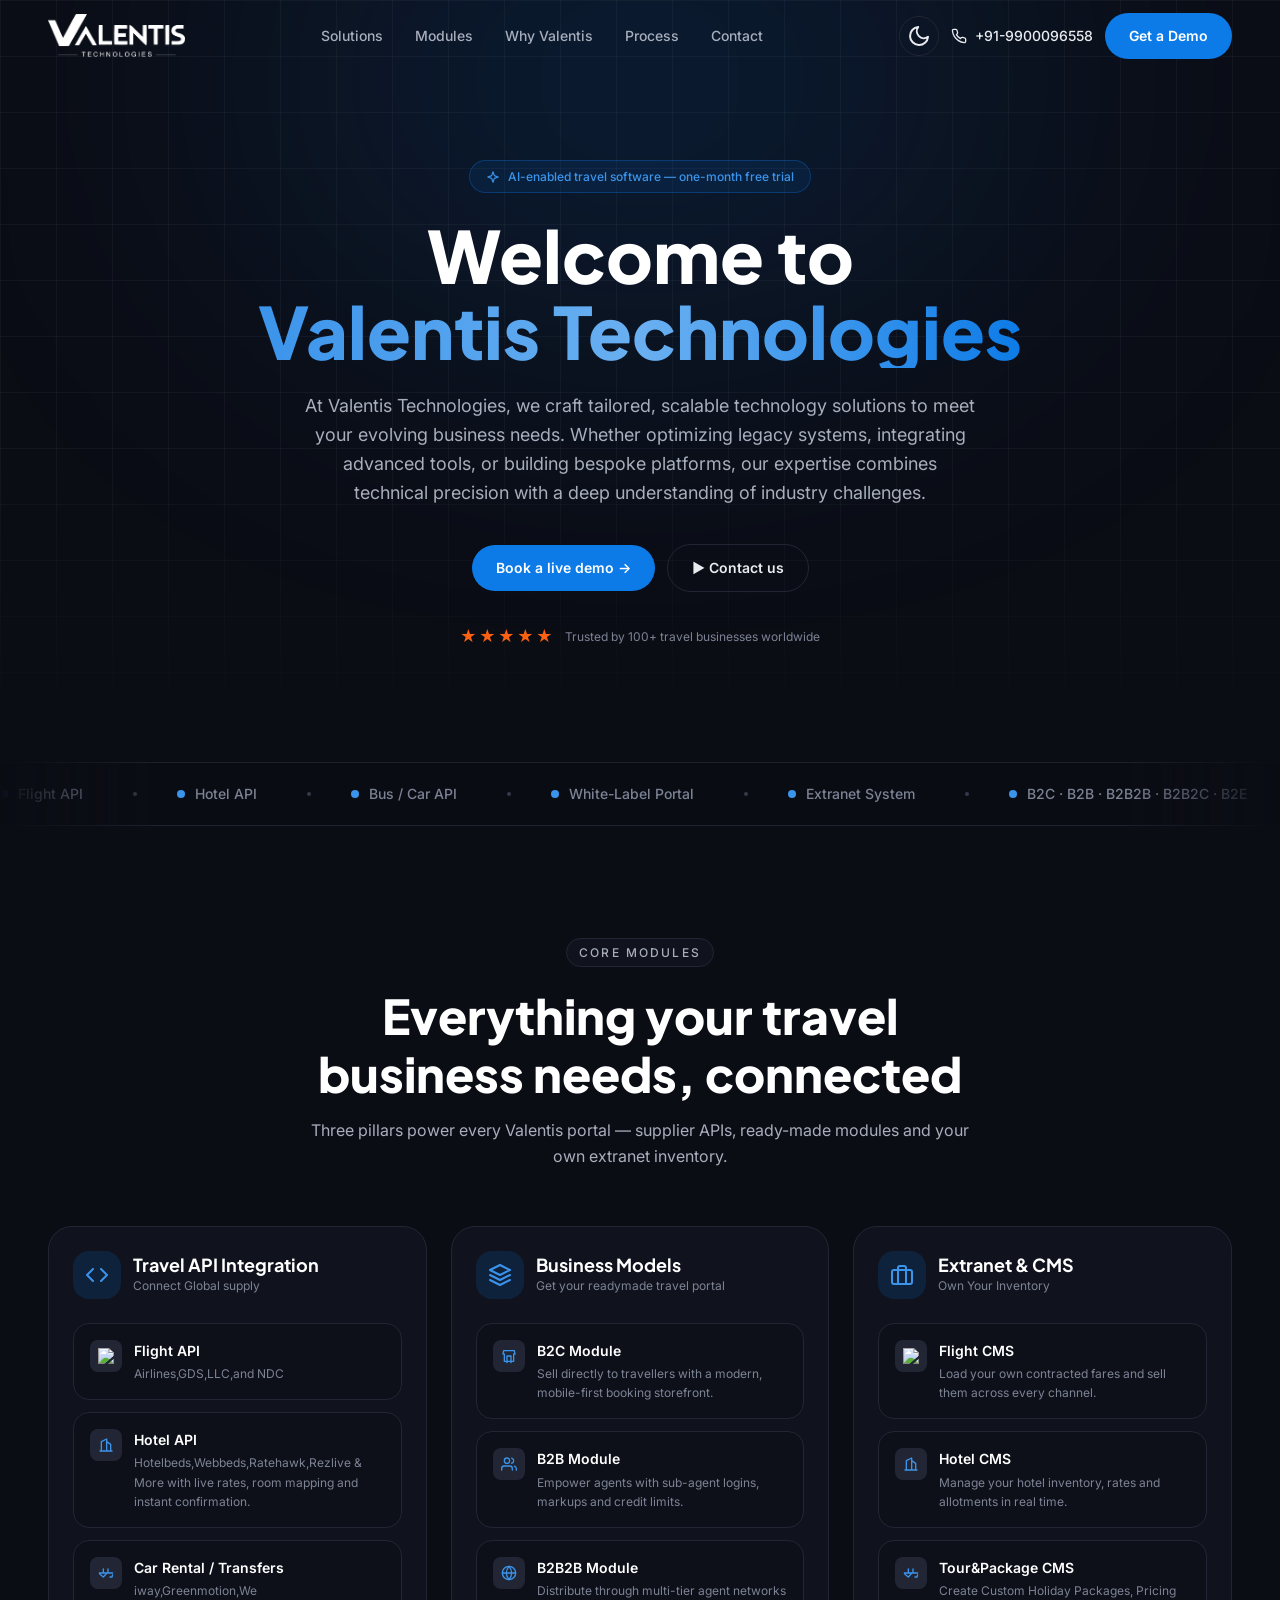
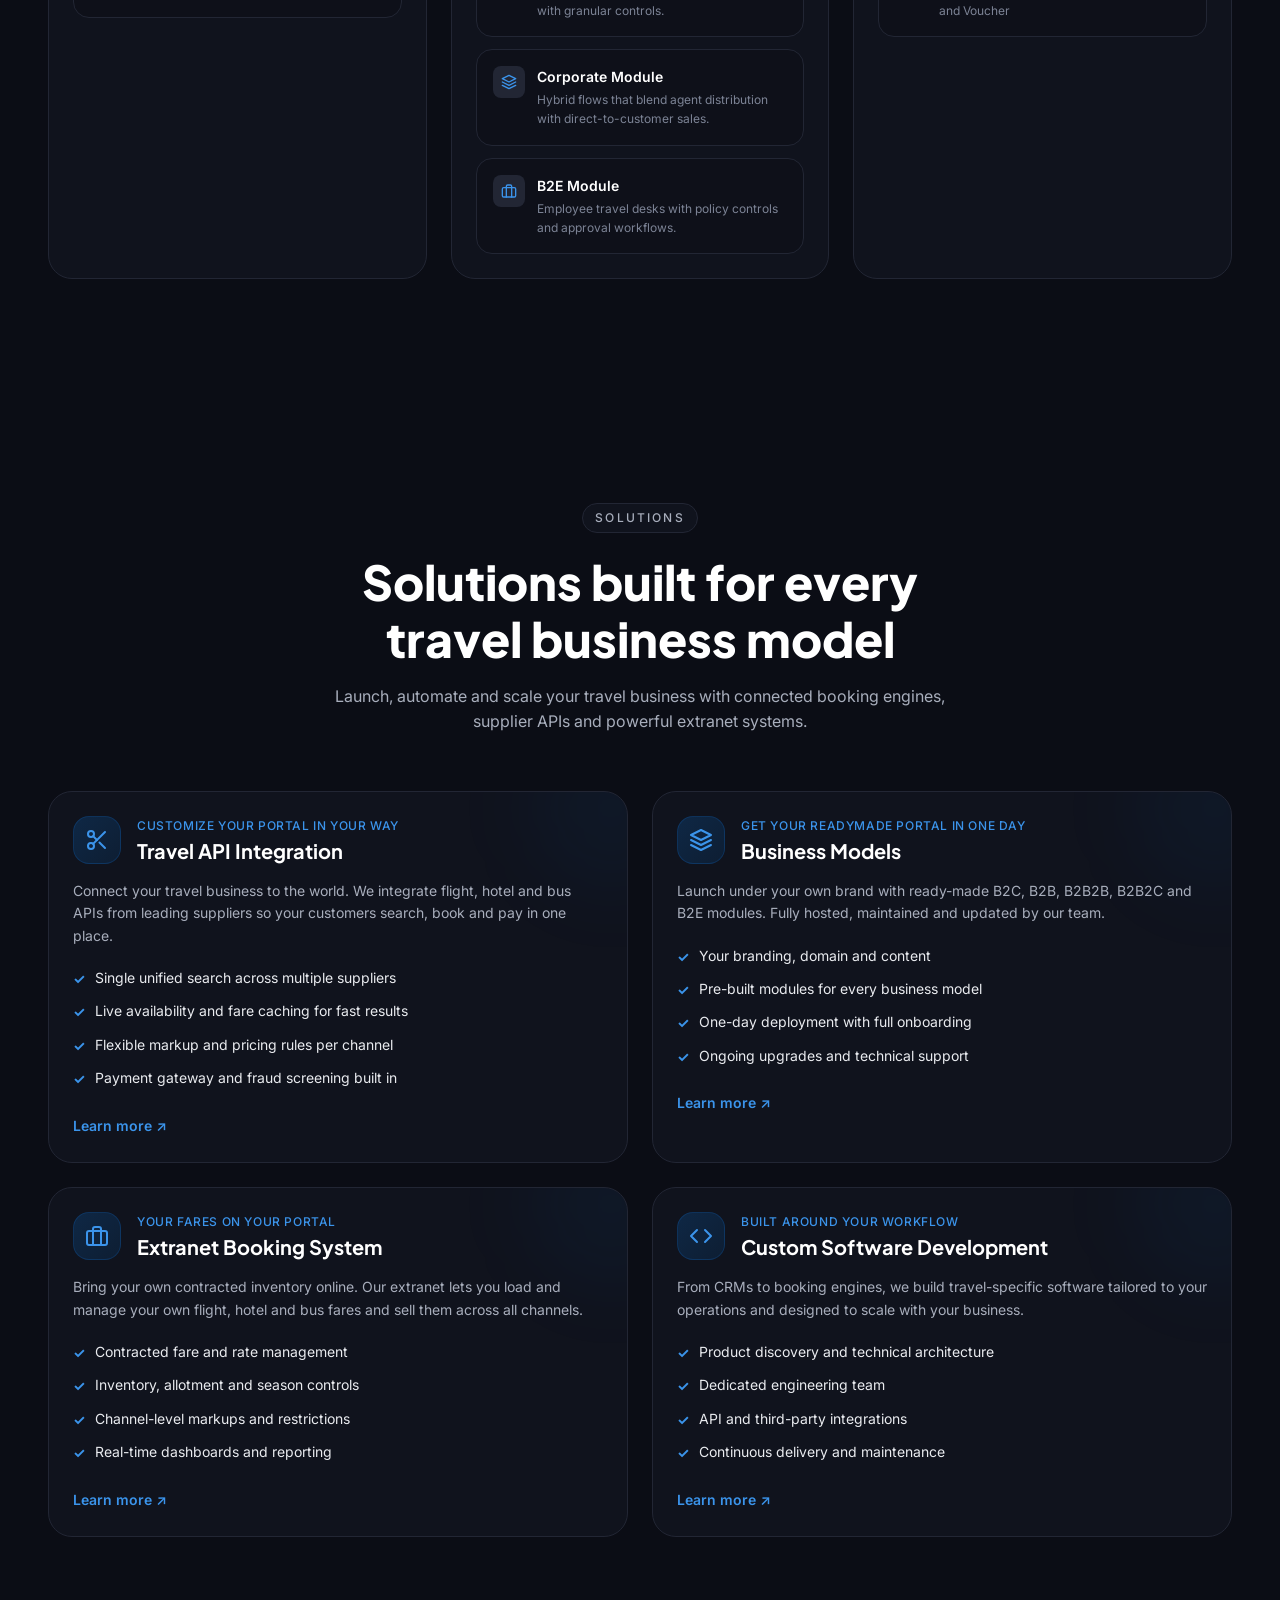
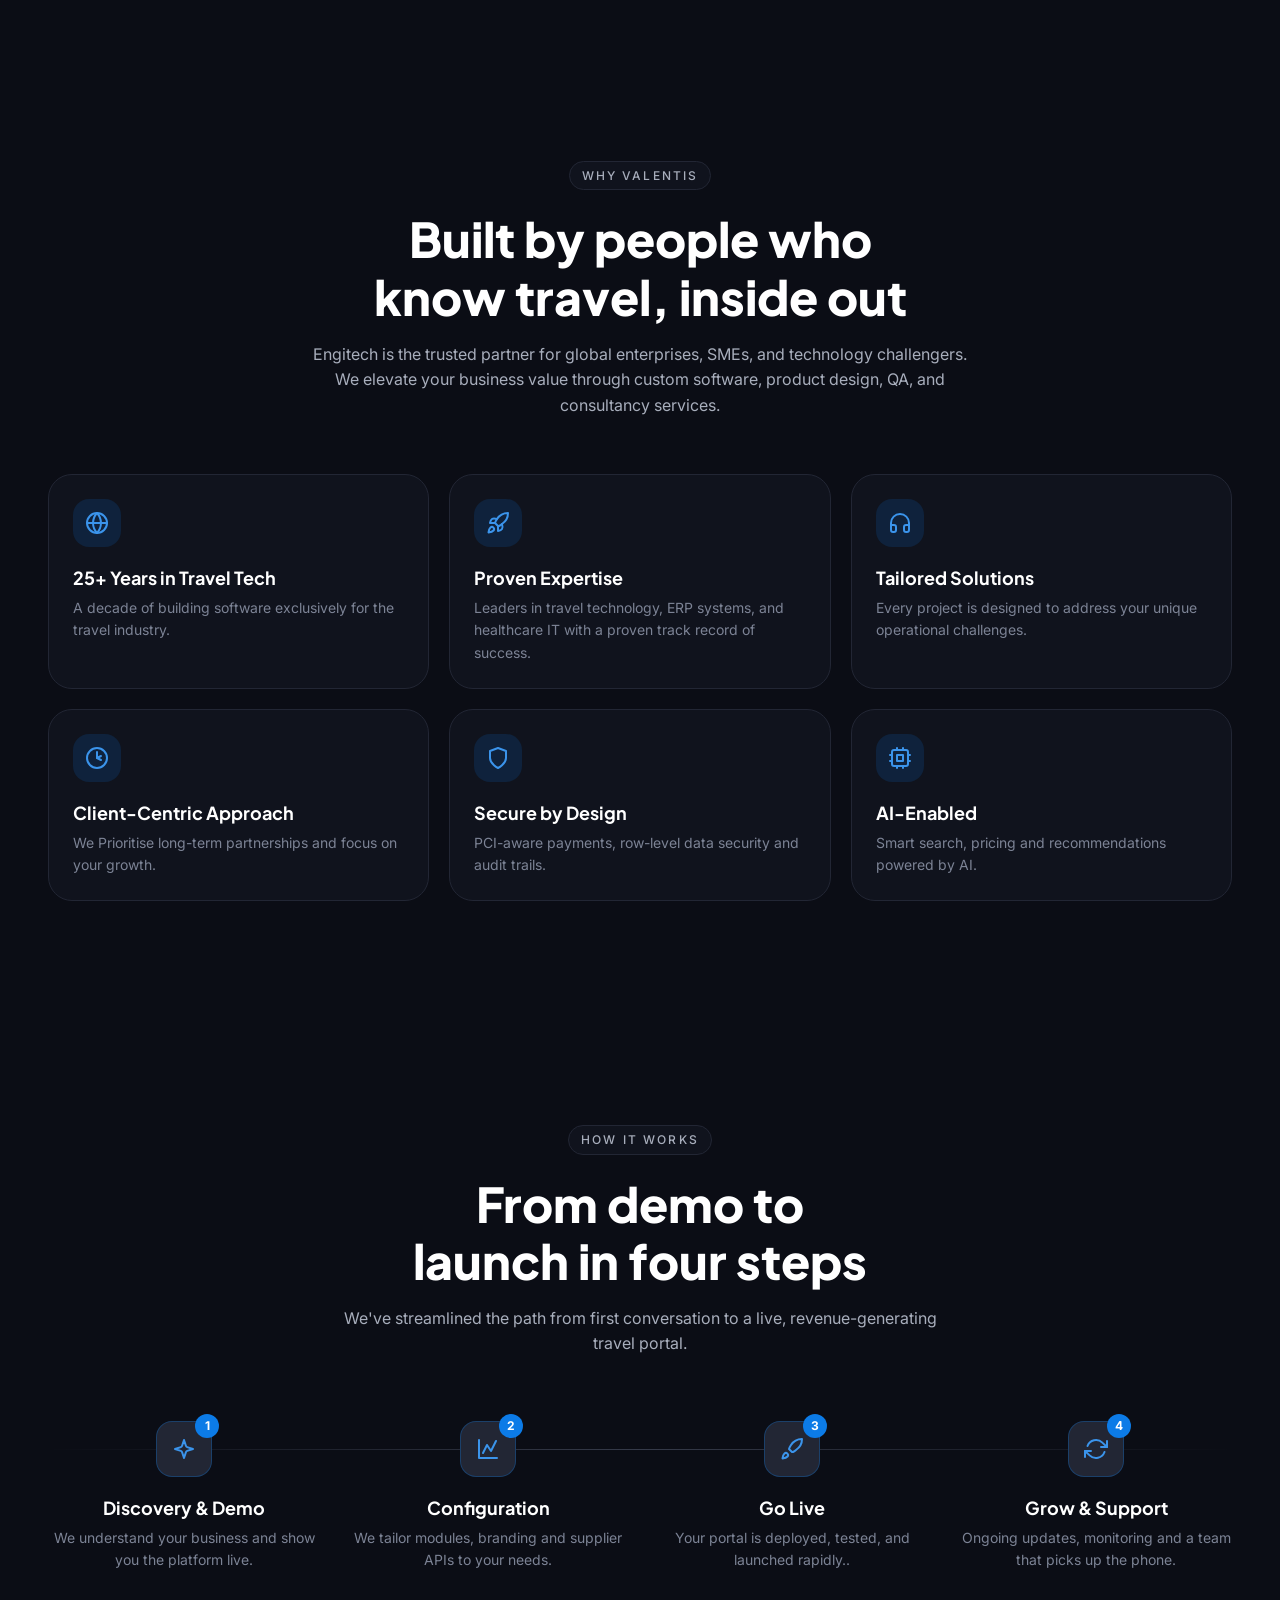
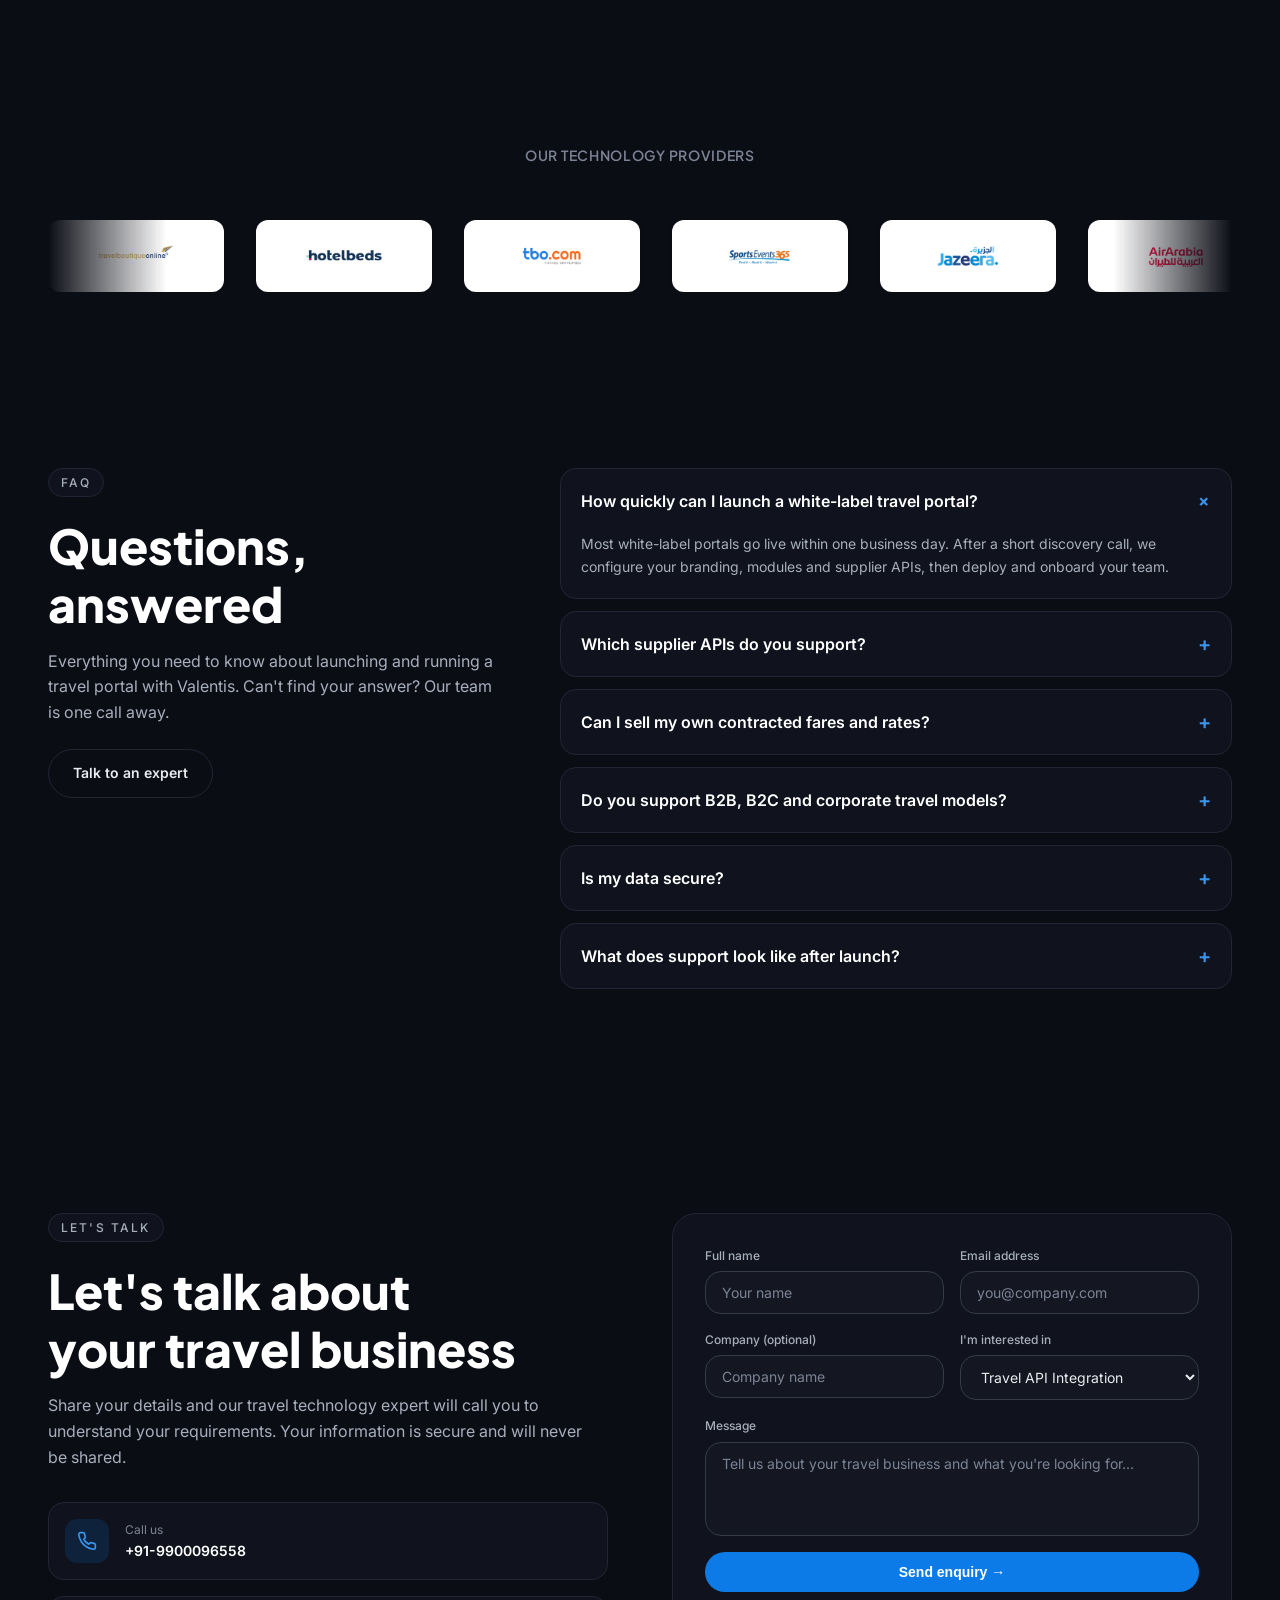
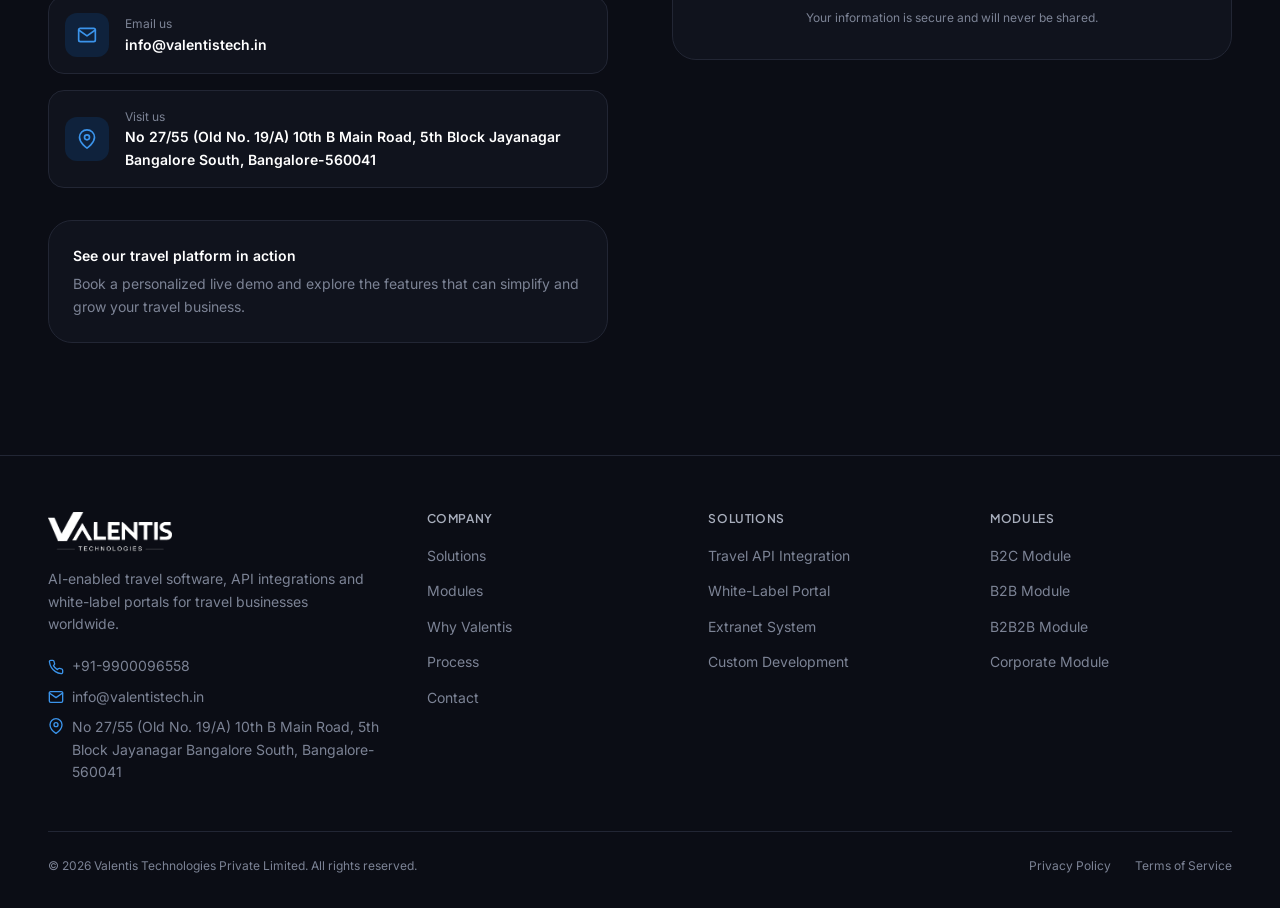
==== 23.html @ 85907396 "valentis demo html first commit" ====
<!doctype html>
<html lang="en">
  <head>
    <meta charset="UTF-8" />
    <meta name="viewport" content="width=device-width, initial-scale=1.0" />
    <meta
      name="description"
      content="Valentis Technologies builds AI-enabled travel software, API integrations, and white-label travel portals for B2C, B2B, B2B2B, B2B2C and B2E travel businesses."
    />
    <title>Valentis Technologies — Travel Portal Development Company</title>
    <link rel="preconnect" href="https://fonts.googleapis.com" />
    <link rel="preconnect" href="https://fonts.gstatic.com" crossorigin />
    <link
      href="https://fonts.googleapis.com/css2?family=Inter:wght@400;500;600;700&family=Plus+Jakarta+Sans:wght@500;600;700;800&display=swap"
      rel="stylesheet"
    />
    <style>
      /* ===== Reset & Base ===== */
      *,
      *::before,
      *::after {
        box-sizing: border-box;
        margin: 0;
        padding: 0;
      }
      :root {
        /* Base Ink Colors */
        --ink-50: #f5f6f8;
        --ink-100: #e9ebef;
        --ink-200: #cfd3db;
        --ink-300: #a8aebc;
        --ink-400: #7c8395;
        --ink-500: #5b6377;
        --ink-600: #444b5d;
        --ink-700: #353a49;
        --ink-800: #222634;
        --ink-900: #151823;
        --ink-950: #0b0d15;
        
        /* Brand Colors */
        --brand-300: #6ab0f1;
        --brand-400: #3b94eb;
        --brand-500: #0c7be7;
        --brand-600: #0a62b8;
        --brand-700: #084a8a;
        --accent-500: #fb6111;
        --max-w: 88rem;

        /* Semantic Theme Variables (Default: Dark Mode) */
        --bg-base: var(--ink-950);
        --bg-surface: rgba(21, 24, 35, 0.6);
        --bg-surface-hover: rgba(21, 24, 35, 0.9);
        --bg-surface-alt: rgba(11, 13, 21, 0.4);
        --bg-solid: var(--ink-800);
        
        --border-subtle: rgba(34, 38, 52, 0.8);
        --border-default: var(--ink-800);
        --border-hover: var(--ink-700);

        --text-heading: #ffffff;
        --text-body: var(--ink-100);
        --text-muted: var(--ink-300);
        --text-faint: var(--ink-400);

        --grid-line: rgba(255, 255, 255, 0.04);
        --eyebrow-bg: rgba(21, 24, 35, 0.6);
      }

      /* Harder Light Mode Overrides */
      body.light-mode {
        --bg-base: var(--ink-50);
        --bg-surface: rgba(255, 255, 255, 0.7);
        --bg-surface-hover: #ffffff;
        --bg-surface-alt: rgba(233, 235, 239, 0.5);
        --bg-solid: #ffffff;
        
        --border-subtle: rgba(207, 211, 219, 0.6);
        --border-default: var(--ink-200);
        --border-hover: var(--brand-400);

        --text-heading: var(--ink-950);
        --text-body: var(--ink-700);
        --text-muted: var(--ink-600);
        --text-faint: var(--ink-500);

        --grid-line: rgba(0, 0, 0, 0.04);
        --eyebrow-bg: #ffffff;
      }

      html {
        scroll-behavior: smooth;
      }
      body {
        font-family: "Inter", system-ui, sans-serif;
        background: var(--bg-base);
        color: var(--text-body);
        line-height: 1.6;
        -webkit-font-smoothing: antialiased;
        transition: background-color 0.3s, color 0.3s;
      }
      h1, h2, h3, h4 {
        font-family: "Plus Jakarta Sans", "Inter", sans-serif;
        line-height: 1.2;
        color: var(--text-heading);
      }
      a {
        color: inherit;
        text-decoration: none;
      }
      img {
        max-width: 100%;
        display: block;
      }
      ul {
        list-style: none;
      }
      ::selection {
        background: rgba(12, 123, 231, 0.3);
        color: var(--text-heading);
      }

      /* ===== Utilities ===== */
      .container {
        max-width: var(--max-w);
        margin: 0 auto;
        padding: 0 1.25rem;
      }
      @media (min-width: 768px) { .container { padding: 0 2rem; } }
      @media (min-width: 1024px) { .container { padding: 0 3rem; } }
      
      .section {
        padding: 5rem 0;
      }
      @media (min-width: 768px) { .section { padding: 7rem 0; } }
      
      .eyebrow {
        display: inline-flex;
        align-items: center;
        gap: 0.5rem;
        border: 1px solid var(--border-default);
        background: var(--eyebrow-bg);
        padding: 0.25rem 0.75rem;
        border-radius: 999px;
        font-size: 0.75rem;
        font-weight: 500;
        text-transform: uppercase;
        letter-spacing: 0.18em;
        color: var(--text-muted);
      }
      .section-title {
        font-size: 1.875rem;
        font-weight: 800;
        margin-top: 1.25rem;
      }
      @media (min-width: 768px) { .section-title { font-size: 2.5rem; } }
      @media (min-width: 1024px) { .section-title { font-size: 3rem; } }
      
      .section-sub {
        color: var(--text-muted);
        margin-top: 1rem;
        max-width: 42rem;
      }
      .text-center { text-align: center; }
      .mx-auto { margin-left: auto; margin-right: auto; }
      .text-balance { text-wrap: balance; }
      .text-pretty { text-wrap: pretty; }

      /* ===== Buttons & Theme Toggle ===== */
      .btn {
        display: inline-flex;
        align-items: center;
        justify-content: center;
        gap: 0.5rem;
        padding: 0.75rem 1.5rem;
        border-radius: 999px;
        font-size: 0.875rem;
        font-weight: 600;
        transition: all 0.3s;
        cursor: pointer;
        border: none;
      }
      .btn-primary {
        background: var(--brand-500);
        color: #fff;
      }
      .btn-primary:hover {
        background: var(--brand-400);
        box-shadow: 0 0 40px -8px rgba(12, 123, 231, 0.6);
      }
      .btn-ghost {
        border: 1px solid var(--border-default);
        color: var(--text-body);
        background: transparent;
      }
      .btn-ghost:hover {
        border-color: var(--brand-400);
        background: var(--bg-solid);
      }
      .btn-full { width: 100%; }

      .theme-toggle {
        display: grid;
        place-items: center;
        width: 2.5rem;
        height: 2.5rem;
        border: 1px solid var(--border-default);
        border-radius: 50%;
        background: transparent;
        color: var(--text-body);
        cursor: pointer;
        transition: all 0.3s;
      }
      .theme-toggle:hover {
        background: var(--bg-solid);
        border-color: var(--brand-400);
        color: var(--brand-400);
      }
      .theme-toggle .sun-icon { display: none; }
      .theme-toggle .moon-icon { display: block; }
      body.light-mode .theme-toggle .sun-icon { display: block; }
      body.light-mode .theme-toggle .moon-icon { display: none; }

      /* Logo Display Logic */
      .logo-light { display: none; }
      body.light-mode .logo-light { display: block; }
      body.light-mode .logo-dark { display: none; }

      /* ===== Header ===== */
      .header {
        position: fixed;
        top: 0; left: 0; right: 0;
        z-index: 100;
        transition: all 0.3s;
        padding: 0;
      }
      .header.scrolled {
        background: var(--bg-surface);
        backdrop-filter: blur(16px);
        border-bottom: 1px solid var(--border-subtle);
      }
      .header-inner {
        max-width: var(--max-w);
        margin: 0 auto;
        padding: 0 1.25rem;
        height: 4.5rem;
        display: flex;
        align-items: center;
        justify-content: space-between;
      }
      @media (min-width: 1024px) { .header-inner { padding: 0 3rem; } }
      .logo {
        display: flex;
        align-items: center;
        gap: 0.625rem;
      }
      .nav-links {
        display: none;
        align-items: center;
        gap: 2rem;
      }
      @media (min-width: 1024px) { .nav-links { display: flex; } }
      .nav-links a {
        font-size: 0.875rem;
        font-weight: 500;
        color: var(--text-muted);
        transition: color 0.2s;
      }
      .nav-links a:hover { color: var(--brand-400); }
      
      .header-actions {
        display: none;
        align-items: center;
        gap: 0.75rem;
      }
      @media (min-width: 1024px) { .header-actions { display: flex; } }
      
      .phone-link {
        font-size: 0.875rem;
        font-weight: 500;
        color: var(--text-body);
        display: flex;
        align-items: center;
        gap: 0.5rem;
      }
      .phone-link:hover { color: var(--brand-400); }
      
      .mobile-actions {
        display: flex;
        align-items: center;
        gap: 0.5rem;
      }
      @media (min-width: 1024px) { .mobile-actions { display: none; } }
      
      .menu-btn {
        display: grid;
        place-items: center;
        width: 2.5rem;
        height: 2.5rem;
        border: 1px solid var(--border-default);
        border-radius: 0.75rem;
        color: var(--text-body);
        background: transparent;
        cursor: pointer;
      }
      .mobile-nav {
        display: none;
        background: var(--bg-surface-hover);
        backdrop-filter: blur(16px);
        border-top: 1px solid var(--border-subtle);
      }
      .mobile-nav.open { display: block; }
      .mobile-nav a {
        display: block;
        padding: 0.75rem 1.25rem;
        font-size: 0.875rem;
        font-weight: 500;
        color: var(--text-body);
        border-radius: 0.75rem;
      }
      .mobile-nav a:hover {
        background: var(--bg-solid);
        color: var(--brand-400);
      }
      .mobile-nav .btn { margin: 0.5rem 1.25rem; }

      /* ===== Hero ===== */
      .hero {
        position: relative;
        overflow: hidden;
        padding-top: 8rem;
        padding-bottom: 5rem;
      }
      @media (min-width: 768px) {
        .hero { padding-top: 10rem; padding-bottom: 7rem; }
      }
      .hero-bg {
        position: absolute; inset: 0; z-index: -1;
        background-image:
          linear-gradient(to right, var(--grid-line) 1px, transparent 1px),
          linear-gradient(to bottom, var(--grid-line) 1px, transparent 1px);
        background-size: 56px 56px;
        -webkit-mask-image: linear-gradient(to bottom, black 60%, transparent);
        mask-image: linear-gradient(to bottom, black 60%, transparent);
      }
      .hero-glow {
        position: absolute;
        top: -10rem; left: 50%;
        transform: translateX(-50%);
        width: 50rem; height: 30rem;
        border-radius: 50%;
        background: rgba(12, 123, 231, 0.15);
        filter: blur(140px);
        z-index: -1;
      }
      .hero-badge {
        display: inline-flex;
        align-items: center;
        gap: 0.5rem;
        border: 1px solid rgba(12, 123, 231, 0.3);
        background: rgba(12, 123, 231, 0.1);
        padding: 0.375rem 1rem;
        border-radius: 999px;
        font-size: 0.75rem;
        font-weight: 500;
        color: var(--brand-400);
      }
      .hero h1 {
        font-size: 2.25rem;
        font-weight: 800;
        margin-top: 1.5rem;
        max-width: 48rem;
        line-height: 1.05;
      }
      @media (min-width: 640px) { .hero h1 { font-size: 3.75rem; } }
      @media (min-width: 1024px) { .hero h1 { font-size: 4.5rem; } }
      .hero h1 .gradient {
        display: block;
        background: linear-gradient(to right, var(--brand-400), var(--brand-300), var(--brand-500));
        -webkit-background-clip: text;
        background-clip: text;
        -webkit-text-fill-color: transparent;
      }
      .hero p {
        font-size: 1rem;
        color: var(--text-muted);
        margin: 1.5rem auto 0;
        max-width: 42rem;
      }
      @media (min-width: 640px) { .hero p { font-size: 1.125rem; } }
      .hero-actions {
        display: flex; flex-direction: column; align-items: center; gap: 0.75rem; margin-top: 2.25rem;
      }
      @media (min-width: 640px) {
        .hero-actions { flex-direction: row; justify-content: center; }
      }
      .hero-trust {
        display: flex; align-items: center; justify-content: center; gap: 0.75rem; margin-top: 2rem; font-size: 0.75rem; color: var(--text-faint);
      }
      .stars { display: flex; gap: 2px; }
      .stars span { color: var(--accent-500); font-size: 1rem; }

      /* ===== Stats ===== */
      .stats-grid {
        display: grid;
        grid-template-columns: repeat(2, 1fr);
        gap: 1px;
        margin: 4rem auto 0;
        max-width: 64rem;
        overflow: hidden;
        border-radius: 1.5rem;
        border: 1px solid var(--border-default);
        background: var(--border-default);
      }
      @media (min-width: 768px) { .stats-grid { grid-template-columns: repeat(4, 1fr); } }
      .stat { background: var(--bg-surface-hover); padding: 1.75rem 1.5rem; text-align: center; }
      .stat-value { font-family: "Plus Jakarta Sans"; font-size: 1.875rem; font-weight: 800; color: var(--text-heading); }
      @media (min-width: 640px) { .stat-value { font-size: 2.25rem; } }
      .stat-label { font-size: 0.75rem; color: var(--text-faint); margin-top: 0.375rem; }

      /* ===== Marquee ===== */
      .marquee {
        border-top: 1px solid var(--border-subtle);
        border-bottom: 1px solid var(--border-subtle);
        background: var(--bg-surface-alt);
        padding: 1.25rem 0;
        overflow: hidden;
        -webkit-mask-image: linear-gradient(to right, transparent, black 12%, black 88%, transparent);
        mask-image: linear-gradient(to right, transparent, black 12%, black 88%, transparent);
      }
      .marquee-track { display: flex; width: max-content; animation: marquee 40s linear infinite; gap: 2.5rem; }
      .marquee-item { display: flex; align-items: center; gap: 0.625rem; color: var(--text-faint); font-size: 0.875rem; font-weight: 500; white-space: nowrap; }
      .marquee-item::after { content: ""; width: 4px; height: 4px; border-radius: 50%; background: var(--border-hover); margin-left: 2.5rem; }
      .marquee-item .dot { width: 8px; height: 8px; border-radius: 50%; background: var(--brand-400); flex-shrink: 0; }
      @keyframes marquee { from { transform: translateX(0); } to { transform: translateX(-50%); } }

      /* ===== Logo Marquee ===== */
      .logo-marquee-section { padding: 4rem 0; background: var(--bg-base); text-align: center; overflow: hidden; }
      .logo-marquee-title { font-size: 0.875rem; font-weight: 600; color: var(--text-faint); margin-bottom: 3.5rem; text-transform: uppercase; letter-spacing: 0.05em; }
      .logo-marquee { overflow: hidden; -webkit-mask-image: linear-gradient(to right, transparent, black 10%, black 90%, transparent); mask-image: linear-gradient(to right, transparent, black 10%, black 90%, transparent); }
      .logo-marquee-track { display: flex; width: max-content; animation: marquee 30s linear infinite; align-items: center; gap: 2rem; }
      .logo-marquee-item { display: flex; align-items: center; justify-content: center; background: #ffffff; padding: 1rem 2rem; border-radius: 0.75rem; height: 4.5rem; min-width: 11rem; transition: transform 0.3s ease; box-shadow: 0 4px 6px rgba(0,0,0,0.05); }
      .logo-marquee-item:hover { transform: scale(1.05); }
      .logo-marquee-item img { max-height: 2.25rem; width: auto; object-fit: contain; }

      /* ===== Cards ===== */
      .card {
        border-radius: 1.5rem;
        border: 1px solid var(--border-default);
        background: var(--bg-surface);
        padding: 1.5rem;
        transition: all 0.3s;
      }
      .card:hover {
        border-color: var(--border-hover);
        background: var(--bg-surface-hover);
        box-shadow: 0 16px 40px -16px rgba(0, 0, 0, 0.1);
      }
      .card-icon {
        width: 3rem;
        height: 3rem;
        border-radius: 1rem;
        display: grid;
        place-items: center;
        flex-shrink: 0;
        background: rgba(12, 123, 231, 0.15);
        color: var(--brand-400);
      }
      .card-icon svg { width: 1.5rem; height: 1.5rem; }
      .card-icon img { width: 1.5rem; height: 1.5rem; object-fit: contain; }

      /* ===== Modules ===== */
      .modules-grid { display: grid; gap: 1.5rem; margin-top: 3.5rem; }
      @media (min-width: 1024px) { .modules-grid { grid-template-columns: repeat(3, 1fr); } }
      .module-card { display: flex; flex-direction: column; }
      .module-head { display: flex; align-items: center; gap: 0.75rem; }
      .module-head h3 { font-size: 1.125rem; font-weight: 700; }
      .module-head p { font-size: 0.75rem; color: var(--text-faint); }
      .module-list { margin-top: 1.5rem; display: flex; flex-direction: column; gap: 0.75rem; flex: 1; }
      .module-item { display: flex; align-items: flex-start; gap: 0.75rem; border: 1px solid var(--border-default); background: var(--bg-surface-alt); border-radius: 1rem; padding: 1rem; transition: border-color 0.2s; }
      .module-item:hover { border-color: var(--border-hover); }
      .module-item-icon {
        width: 2rem;
        height: 2rem;
        border-radius: 0.5rem;
        flex-shrink: 0;
        display: grid;
        place-items: center;
        background: var(--bg-solid);
        color: var(--brand-400);
      }
      .module-item-icon svg { width: 1rem; height: 1rem; }
      .module-item-icon img { width: 1rem; height: 1rem; object-fit: contain; }
      .module-item-title { font-size: 0.875rem; font-weight: 600; color: var(--text-heading); }
      .module-item-desc { font-size: 0.75rem; color: var(--text-faint); margin-top: 2px; }

      /* ===== Solutions ===== */
      .solutions-grid { display: grid; gap: 1.5rem; margin-top: 3.5rem; }
      @media (min-width: 768px) { .solutions-grid { grid-template-columns: repeat(2, 1fr); } }
      .solution-card { position: relative; overflow: hidden; }
      .solution-glow { position: absolute; top: -4rem; right: -4rem; width: 10rem; height: 10rem; border-radius: 50%; background: rgba(12, 123, 231, 0.05); filter: blur(40px); }
      .solution-head { display: flex; align-items: flex-start; gap: 1rem; position: relative; }
      .solution-head .card-icon { width: 3rem; height: 3rem; border-radius: 1rem; background: linear-gradient(135deg, rgba(12, 123, 231, 0.2), rgba(8, 74, 138, 0.2)); border: 1px solid rgba(12, 123, 231, 0.2); }
      .solution-tag { font-size: 0.75rem; font-weight: 500; text-transform: uppercase; letter-spacing: 0.05em; color: var(--brand-400); }
      .solution-card h3 { font-size: 1.25rem; font-weight: 700; margin-top: 4px; }
      .solution-card > p { font-size: 0.875rem; color: var(--text-muted); margin-top: 1rem; position: relative; }
      .solution-points { margin-top: 1.25rem; display: grid; gap: 0.625rem; position: relative; }
      .solution-points li { display: flex; align-items: flex-start; gap: 0.625rem; font-size: 0.875rem; color: var(--text-body); }
      .solution-points li::before { content: "✓"; color: var(--brand-400); font-weight: 700; flex-shrink: 0; margin-top: 1px; }
      .solution-link { display: inline-flex; align-items: center; gap: 0.375rem; margin-top: 1.5rem; font-size: 0.875rem; font-weight: 600; color: var(--brand-400); position: relative; }
      .solution-link:hover { color: var(--brand-300); }

      /* ===== Why Choose Us ===== */
      .why-grid { display: grid; gap: 1.25rem; margin-top: 3.5rem; }
      @media (min-width: 640px) { .why-grid { grid-template-columns: 1fr 1fr; } }
      @media (min-width: 1024px) { .why-grid { grid-template-columns: repeat(3, 1fr); } }
      .why-card .card-icon { transition: transform 0.3s; }
      .why-card:hover .card-icon { transform: scale(1.1); }
      .why-card h3 { font-size: 1.125rem; font-weight: 700; margin-top: 1.25rem; }
      .why-card p { font-size: 0.875rem; color: var(--text-faint); margin-top: 0.5rem; }

      /* ===== Process ===== */
      .process-line { position: absolute; top: 1.75rem; left: 0; right: 0; height: 1px; background: linear-gradient(to right, transparent, var(--border-hover), transparent); display: none; }
      @media (min-width: 1024px) { .process-line { display: block; } }
      .process-grid { display: grid; gap: 2rem; margin-top: 4rem; position: relative; }
      @media (min-width: 1024px) { .process-grid { grid-template-columns: repeat(4, 1fr); } }
      .process-step { text-align: center; position: relative; }
      .process-icon {
        position: relative; z-index: 1; width: 3.5rem; height: 3.5rem; margin: 0 auto; border-radius: 1rem;
        border: 1px solid rgba(12, 123, 231, 0.3); background: var(--bg-solid);
        display: grid; place-items: center; color: var(--brand-400);
      }
      .process-icon svg { width: 1.5rem; height: 1.5rem; }
      .process-num { position: absolute; top: -0.5rem; right: -0.5rem; width: 1.5rem; height: 1.5rem; border-radius: 50%; background: var(--brand-500); color: #fff; font-size: 0.75rem; font-weight: 700; display: grid; place-items: center; }
      .process-step h3 { font-size: 1.125rem; font-weight: 700; margin-top: 1.25rem; }
      .process-step p { font-size: 0.875rem; color: var(--text-faint); margin-top: 0.5rem; }

      /* ===== FAQ ===== */
      .faq-grid { display: grid; gap: 3rem; }
      @media (min-width: 1024px) { .faq-grid { grid-template-columns: 0.8fr 1.2fr; gap: 4rem; } }
      .faq-list { display: flex; flex-direction: column; gap: 0.75rem; }
      .faq-item { border: 1px solid var(--border-default); background: var(--bg-surface); border-radius: 1rem; overflow: hidden; transition: background 0.3s; }
      .faq-q { width: 100%; text-align: left; padding: 1rem 1.25rem; border: none; background: transparent; color: var(--text-heading); font-size: 0.875rem; font-weight: 600; cursor: pointer; display: flex; align-items: center; justify-content: space-between; gap: 1rem; font-family: inherit; }
      @media (min-width: 640px) { .faq-q { font-size: 1rem; padding: 1.25rem; } }
      .faq-q:hover { background: var(--bg-surface-hover); }
      .faq-toggle { color: var(--brand-400); font-size: 1.25rem; transition: transform 0.3s; flex-shrink: 0; }
      .faq-item.open .faq-toggle { transform: rotate(45deg); }
      .faq-a { max-height: 0; overflow: hidden; transition: max-height 0.3s, padding 0.3s; padding: 0 1.25rem; }
      .faq-item.open .faq-a { max-height: 200px; padding: 0 1.25rem 1.25rem; }
      .faq-a p { font-size: 0.875rem; color: var(--text-muted); }

      /* ===== Contact ===== */
      .contact-grid { display: grid; gap: 3rem; }
      @media (min-width: 1024px) { .contact-grid { grid-template-columns: 1fr 1fr; gap: 4rem; } }
      .contact-info-list { display: flex; flex-direction: column; gap: 1rem; margin-top: 2rem; }
      .contact-info { display: flex; align-items: center; gap: 1rem; border: 1px solid var(--border-default); background: var(--bg-surface); border-radius: 1rem; padding: 1rem; transition: border-color 0.2s; }
      .contact-info:hover { border-color: var(--border-hover); }
      .contact-info .card-icon { width: 2.75rem; height: 2.75rem; border-radius: 0.75rem; display: grid; place-items: center; }
      .contact-info .card-icon svg { width: 1.25rem; height: 1.25rem; }
      .contact-info-label { font-size: 0.75rem; color: var(--text-faint); }
      .contact-info-value { font-size: 0.875rem; font-weight: 600; color: var(--text-heading); }
      .contact-demo { margin-top: 2rem; border: 1px solid var(--border-default); background: var(--bg-surface); border-radius: 1.5rem; padding: 1.5rem; }
      .contact-demo-title { font-size: 0.875rem; font-weight: 600; color: var(--text-heading); }
      .contact-demo p { font-size: 0.875rem; color: var(--text-faint); margin-top: 0.375rem; }

      /* ===== Form ===== */
      .form-card { border: 1px solid var(--border-default); background: var(--bg-surface); border-radius: 1.5rem; padding: 1.5rem; }
      @media (min-width: 640px) { .form-card { padding: 2rem; } }
      .form-row { display: grid; gap: 1rem; }
      @media (min-width: 640px) { .form-row { grid-template-columns: 1fr 1fr; } }
      .form-field { display: flex; flex-direction: column; gap: 0.375rem; margin-bottom: 1rem; }
      .form-field label { font-size: 0.75rem; font-weight: 500; color: var(--text-muted); }
      .form-field input, .form-field select, .form-field textarea { width: 100%; border: 1px solid var(--border-hover); background: var(--bg-surface-hover); border-radius: 1rem; padding: 0.75rem 1rem; font-size: 0.875rem; color: var(--text-body); font-family: inherit; transition: border-color 0.2s; }
      .form-field input::placeholder, .form-field textarea::placeholder { color: var(--text-faint); }
      .form-field input:focus, .form-field select:focus, .form-field textarea:focus { outline: none; border-color: var(--brand-500); box-shadow: 0 0 0 3px rgba(12, 123, 231, 0.15); }
      .form-field textarea { resize: none; }
      .form-note { text-align: center; font-size: 0.75rem; color: var(--text-faint); margin-top: 1rem; }

      /* ===== Footer ===== */
      .footer { border-top: 1px solid var(--border-default); background: var(--bg-base); padding: 3.5rem 0 2rem; }
      .footer-grid { display: grid; gap: 2.5rem; }
      @media (min-width: 1024px) { .footer-grid { grid-template-columns: 1.4fr 1fr 1fr 1fr; } }
      .footer-desc { font-size: 0.875rem; color: var(--text-faint); margin-top: 1rem; max-width: 20rem; }
      .footer-contact { margin-top: 1.25rem; display: flex; flex-direction: column; gap: 0.5rem; font-size: 0.875rem; color: var(--text-faint); }
      .footer-contact a { display: flex; align-items: center; gap: 0.5rem; transition: color 0.2s; }
      .footer-contact a:hover { color: var(--brand-400); }
      .footer-contact svg { width: 1rem; height: 1rem; color: var(--brand-400); }
      .footer-col h4 { font-size: 0.75rem; font-weight: 600; text-transform: uppercase; letter-spacing: 0.05em; color: var(--text-muted); }
      .footer-col ul { margin-top: 1rem; display: flex; flex-direction: column; gap: 0.625rem; }
      .footer-col a { font-size: 0.875rem; color: var(--text-faint); transition: color 0.2s; }
      .footer-col a:hover { color: var(--brand-400); }
      .footer-bottom { margin-top: 3rem; padding-top: 1.5rem; border-top: 1px solid var(--border-default); display: flex; flex-direction: column; align-items: center; gap: 1rem; font-size: 0.75rem; color: var(--text-faint); }
      @media (min-width: 640px) { .footer-bottom { flex-direction: row; justify-content: space-between; } }
      .footer-bottom a { transition: color 0.2s; }
      .footer-bottom a:hover { color: var(--brand-400); }

      /* ===== SVG icon helper ===== */
      .icon {
        width: 1.5rem; height: 1.5rem;
        stroke: currentColor; fill: none;
        stroke-width: 2; stroke-linecap: round; stroke-linejoin: round;
      }
    </style>
  </head>
  <body>
    <!-- ===== Header ===== -->
    <header class="header" id="header">
      <div class="header-inner">
        <a href="#home" class="logo">
          <!-- Logo for dark mode -->
          <img src="Group 329.png" alt="Valentis Technologies" class="logo-dark" style="height: 2.75rem; width: auto" />
          <!-- Logo for light mode -->
          <img src="Group 316 2.png" alt="Valentis Technologies" class="logo-light" style="height: 2.75rem; width: auto" />
        </a>
        <nav class="nav-links">
          <a href="#solutions">Solutions</a>
          <a href="#modules">Modules</a>
          <a href="#why">Why Valentis</a>
          <a href="#process">Process</a>
          <a href="#contact">Contact</a>
        </nav>
        
        <div class="header-actions">
          <!-- Desktop Theme Toggle -->
          <button class="theme-toggle" aria-label="Toggle theme">
            <svg class="icon sun-icon" viewBox="0 0 24 24"><circle cx="12" cy="12" r="5"></circle><line x1="12" y1="1" x2="12" y2="3"></line><line x1="12" y1="21" x2="12" y2="23"></line><line x1="4.22" y1="4.22" x2="5.64" y2="5.64"></line><line x1="18.36" y1="18.36" x2="19.78" y2="19.78"></line><line x1="1" y1="12" x2="3" y2="12"></line><line x1="21" y1="12" x2="23" y2="12"></line><line x1="4.22" y1="19.78" x2="5.64" y2="18.36"></line><line x1="18.36" y1="5.64" x2="19.78" y2="4.22"></line></svg>
            <svg class="icon moon-icon" viewBox="0 0 24 24"><path d="M21 12.79A9 9 0 1 1 11.21 3 7 7 0 0 0 21 12.79z"></path></svg>
          </button>
          
          <a href="tel:+919900096558" class="phone-link">
            <svg class="icon" viewBox="0 0 24 24" style="width: 1rem; height: 1rem">
              <path d="M22 16.92v3a2 2 0 0 1-2.18 2 19.79 19.79 0 0 1-8.63-3.07 19.5 19.5 0 0 1-6-6 19.79 19.79 0 0 1-3.07-8.67A2 2 0 0 1 4.11 2h3a2 2 0 0 1 2 1.72c.127.96.361 1.903.7 2.81a2 2 0 0 1-.45 2.11L8.09 9.91a16 16 0 0 0 6 6l1.27-1.27a2 2 0 0 1 2.11-.45c.907.339 1.85.573 2.81.7A2 2 0 0 1 22 16.92z"/>
            </svg>
            +91-9900096558
          </a>
          <a href="#contact" class="btn btn-primary">Get a Demo</a>
        </div>
        
        <div class="mobile-actions">
           <!-- Mobile Theme Toggle -->
           <button class="theme-toggle" aria-label="Toggle theme">
             <svg class="icon sun-icon" viewBox="0 0 24 24"><circle cx="12" cy="12" r="5"></circle><line x1="12" y1="1" x2="12" y2="3"></line><line x1="12" y1="21" x2="12" y2="23"></line><line x1="4.22" y1="4.22" x2="5.64" y2="5.64"></line><line x1="18.36" y1="18.36" x2="19.78" y2="19.78"></line><line x1="1" y1="12" x2="3" y2="12"></line><line x1="21" y1="12" x2="23" y2="12"></line><line x1="4.22" y1="19.78" x2="5.64" y2="18.36"></line><line x1="18.36" y1="5.64" x2="19.78" y2="4.22"></line></svg>
             <svg class="icon moon-icon" viewBox="0 0 24 24"><path d="M21 12.79A9 9 0 1 1 11.21 3 7 7 0 0 0 21 12.79z"></path></svg>
           </button>
           
           <button class="menu-btn" id="menuBtn" aria-label="Toggle menu">
            <svg class="icon" viewBox="0 0 24 24" id="menuIcon">
              <line x1="3" y1="6" x2="21" y2="6" />
              <line x1="3" y1="12" x2="21" y2="12" />
              <line x1="3" y1="18" x2="21" y2="18" />
            </svg>
          </button>
        </div>
      </div>
      <div class="mobile-nav" id="mobileNav">
        <a href="#solutions">Solutions</a>
        <a href="#modules">Modules</a>
        <a href="#why">Why Valentis</a>
        <a href="#process">Process</a>
        <a href="#contact">Contact</a>
        <a href="#contact" class="btn btn-primary">Get a Demo</a>
      </div>
    </header>

    <!-- ===== Hero ===== -->
    <section class="hero" id="home">
      <div class="hero-bg"></div>
      <div class="hero-glow"></div>
      <div class="container">
        <div class="mx-auto" style="max-width: 48rem; text-align: center">
          <div class="hero-badge">
            <svg class="icon" viewBox="0 0 24 24" style="width: 0.875rem; height: 0.875rem">
              <path d="M12 3l1.9 5.8a2 2 0 0 0 1.3 1.3L21 12l-5.8 1.9a2 2 0 0 0-1.3 1.3L12 21l-1.9-5.8a2 2 0 0 0-1.3-1.3L3 12l5.8-1.9a2 2 0 0 0 1.3-1.3z" />
            </svg>
            AI-enabled travel software — one-month free trial
          </div>
          <h1 class="text-balance">
            Welcome to <span class="gradient">Valentis Technologies</span>
          </h1>
          <p class="text-pretty">
            At Valentis Technologies, we craft tailored, scalable technology solutions to meet your evolving business needs. Whether optimizing legacy systems, integrating advanced tools, or building bespoke platforms, our expertise combines technical precision with a deep understanding of industry challenges.
          </p>
          <div class="hero-actions">
            <a href="#contact" class="btn btn-primary">Book a live demo →</a>
            <a href="#solutions" class="btn btn-ghost">▶ Contact us</a>
          </div>
          <div class="hero-trust">
            <div class="stars">
              <span>★</span><span>★</span><span>★</span><span>★</span><span>★</span>
            </div>
            <span>Trusted by 100+ travel businesses worldwide</span>
          </div>
        </div>
      </div>
    </section>

    <!-- ===== Marquee ===== -->
    <div class="marquee">
      <div class="marquee-track">
        <div class="marquee-item"><span class="dot"></span> Flight API</div>
        <div class="marquee-item"><span class="dot"></span> Hotel API</div>
        <div class="marquee-item"><span class="dot"></span> Bus / Car API</div>
        <div class="marquee-item"><span class="dot"></span> White-Label Portal</div>
        <div class="marquee-item"><span class="dot"></span> Extranet System</div>
        <div class="marquee-item"><span class="dot"></span> B2C · B2B · B2B2B · B2B2C · B2E</div>
        <div class="marquee-item"><span class="dot"></span> Secure by Design</div>
        <div class="marquee-item"><span class="dot"></span> AI-Enabled</div>
        <div class="marquee-item"><span class="dot"></span> Flight API</div>
        <div class="marquee-item"><span class="dot"></span> Hotel API</div>
        <div class="marquee-item"><span class="dot"></span> Bus / Car API</div>
        <div class="marquee-item"><span class="dot"></span> White-Label Portal</div>
        <div class="marquee-item"><span class="dot"></span> Extranet System</div>
        <div class="marquee-item"><span class="dot"></span> B2C · B2B · B2B2B · B2B2C · B2E</div>
        <div class="marquee-item"><span class="dot"></span> Secure by Design</div>
        <div class="marquee-item"><span class="dot"></span> AI-Enabled</div>
      </div>
    </div>

    <!-- ===== Modules ===== -->
    <section class="section" id="modules">
      <div class="container">
        <div class="mx-auto text-center" style="max-width: 42rem">
          <span class="eyebrow">Core modules</span>
          <h2 class="section-title text-balance">Everything your travel business needs, connected</h2>
          <p class="section-sub mx-auto text-pretty">
            Three pillars power every Valentis portal — supplier APIs, ready-made modules and your own extranet inventory.
          </p>
        </div>
        <div class="modules-grid">
          <!-- Module 1 -->
          <div class="card module-card">
            <div class="module-head">
              <span class="card-icon">
                <svg class="icon" viewBox="0 0 24 24">
                  <polyline points="16 18 22 12 16 6" />
                  <polyline points="8 6 2 12 8 18" />
                </svg>
              </span>
              <div>
                <h3>Travel API Integration</h3>
                <p>Connect Global supply</p>
              </div>
            </div>
            <ul class="module-list">
              <li class="module-item">
                <span class="module-item-icon"><img src="flight-icon.png" alt="Flight" class="icon" /></span>
                <div>
                  <div class="module-item-title">Flight API</div>
                  <div class="module-item-desc">Airlines,GDS,LLC,and NDC</div>
                </div>
              </li>
              <li class="module-item">
                <span class="module-item-icon">
                  <svg class="icon" viewBox="0 0 24 24"><path d="M3 21h18M5 21V7l8-4v18M19 21V11l-6-4" /></svg>
                </span>
                <div>
                  <div class="module-item-title">Hotel API</div>
                  <div class="module-item-desc">Hotelbeds,Webbeds,Ratehawk,Rezlive & More with live rates, room mapping and instant confirmation.</div>
                </div>
              </li>
              <li class="module-item">
                <span class="module-item-icon">
                  <svg class="icon" viewBox="0 0 24 24"><path d="M8 6v6M15 6v6M2 12h19.9M18 18h3s.5-1.7.8-3M2.5 13.5L8 18l5-5.5" /></svg>
                </span>
                <div>
                  <div class="module-item-title">Car Rental / Transfers</div>
                  <div class="module-item-desc">iway,Greenmotion,We</div>
                </div>
              </li>
            </ul>
          </div>
          <!-- Module 2 -->
          <div class="card module-card">
            <div class="module-head">
              <span class="card-icon">
                <svg class="icon" viewBox="0 0 24 24">
                  <polygon points="12 2 2 7 12 12 22 7 12 2" />
                  <polyline points="2 17 12 22 22 17" />
                  <polyline points="2 12 12 17 22 12" />
                </svg>
              </span>
              <div>
                <h3>Business Models</h3>
                <p>Get your readymade travel portal</p>
              </div>
            </div>
            <ul class="module-list">
              <li class="module-item">
                <span class="module-item-icon">
                  <svg class="icon" viewBox="0 0 24 24"><path d="M3 9l1-5h16l1 5M5 9v11h14V9M9 22V12h6v10" /></svg>
                </span>
                <div>
                  <div class="module-item-title">B2C Module</div>
                  <div class="module-item-desc">Sell directly to travellers with a modern, mobile-first booking storefront.</div>
                </div>
              </li>
              <li class="module-item">
                <span class="module-item-icon">
                  <svg class="icon" viewBox="0 0 24 24">
                    <path d="M17 21v-2a4 4 0 0 0-4-4H5a4 4 0 0 0-4 4v2" />
                    <circle cx="9" cy="7" r="4" />
                    <path d="M23 21v-2a4 4 0 0 0-3-3.87M16 3.13a4 4 0 0 1 0 7.75" />
                  </svg>
                </span>
                <div>
                  <div class="module-item-title">B2B Module</div>
                  <div class="module-item-desc">Empower agents with sub-agent logins, markups and credit limits.</div>
                </div>
              </li>
              <li class="module-item">
                <span class="module-item-icon">
                  <svg class="icon" viewBox="0 0 24 24">
                    <circle cx="12" cy="12" r="10" />
                    <line x1="2" y1="12" x2="22" y2="12" />
                    <path d="M12 2a15.3 15.3 0 0 1 4 10 15.3 15.3 0 0 1-4 10 15.3 15.3 0 0 1-4-10 15.3 15.3 0 0 1 4-10z" />
                  </svg>
                </span>
                <div>
                  <div class="module-item-title">B2B2B Module</div>
                  <div class="module-item-desc">Distribute through multi-tier agent networks with granular controls.</div>
                </div>
              </li>
              <li class="module-item">
                <span class="module-item-icon">
                  <svg class="icon" viewBox="0 0 24 24">
                    <polygon points="12 2 2 7 12 12 22 7 12 2" />
                    <polyline points="2 17 12 22 22 17" />
                    <polyline points="2 12 12 17 22 12" />
                  </svg>
                </span>
                <div>
                  <div class="module-item-title">Corporate Module</div>
                  <div class="module-item-desc">Hybrid flows that blend agent distribution with direct-to-customer sales.</div>
                </div>
              </li>
              <li class="module-item">
                <span class="module-item-icon">
                  <svg class="icon" viewBox="0 0 24 24">
                    <rect x="2" y="7" width="20" height="14" rx="2" />
                    <path d="M16 21V5a2 2 0 0 0-2-2h-4a2 2 0 0 0-2 2v16" />
                  </svg>
                </span>
                <div>
                  <div class="module-item-title">B2E Module</div>
                  <div class="module-item-desc">Employee travel desks with policy controls and approval workflows.</div>
                </div>
              </li>
            </ul>
          </div>
          <!-- Module 3 -->
          <div class="card module-card">
            <div class="module-head">
              <span class="card-icon">
                <svg class="icon" viewBox="0 0 24 24">
                  <rect x="2" y="7" width="20" height="14" rx="2" />
                  <path d="M16 21V5a2 2 0 0 0-2-2h-4a2 2 0 0 0-2 2v16" />
                </svg>
              </span>
              <div>
                <h3>Extranet & CMS</h3>
                <p>Own Your Inventory</p>
              </div>
            </div>
            <ul class="module-list">
              <li class="module-item">
                <span class="module-item-icon"><img src="flight-icon.png" alt="Flight" class="icon" /></span>
                <div>
                  <div class="module-item-title">Flight CMS</div>
                  <div class="module-item-desc">Load your own contracted fares and sell them across every channel.</div>
                </div>
              </li>
              <li class="module-item">
                <span class="module-item-icon">
                  <svg class="icon" viewBox="0 0 24 24"><path d="M3 21h18M5 21V7l8-4v18M19 21V11l-6-4" /></svg>
                </span>
                <div>
                  <div class="module-item-title">Hotel CMS</div>
                  <div class="module-item-desc">Manage your hotel inventory, rates and allotments in real time.</div>
                </div>
              </li>
              <li class="module-item">
                <span class="module-item-icon">
                  <svg class="icon" viewBox="0 0 24 24"><path d="M8 6v6M15 6v6M2 12h19.9M18 18h3s.5-1.7.8-3M2.5 13.5L8 18l5-5.5" /></svg>
                </span>
                <div>
                  <div class="module-item-title">Tour&Package CMS</div>
                  <div class="module-item-desc">Create Custom Holiday Packages, Pricing and Voucher</div>
                </div>
              </li>
            </ul>
          </div>
        </div>
      </div>
    </section>

    <!-- ===== Solutions ===== -->
    <section class="section" id="solutions" style="background: var(--bg-surface-alt)">
      <div class="container">
        <div class="mx-auto text-center" style="max-width: 42rem">
          <span class="eyebrow">Solutions</span>
          <h2 class="section-title text-balance">Solutions built for every travel business model</h2>
          <p class="section-sub mx-auto text-pretty">
            Launch, automate and scale your travel business with connected booking engines, supplier APIs and powerful extranet systems.
          </p>
        </div>
        <div class="solutions-grid">
          <article class="card solution-card">
            <div class="solution-glow"></div>
            <div class="solution-head">
              <span class="card-icon">
                <svg class="icon" viewBox="0 0 24 24">
                  <circle cx="6" cy="6" r="3" />
                  <circle cx="6" cy="18" r="3" />
                  <line x1="20" y1="4" x2="8.12" y2="15.88" />
                  <line x1="14.47" y1="14.48" x2="20" y2="20" />
                  <line x1="8.12" y1="8.12" x2="12" y2="12" />
                </svg>
              </span>
              <div>
                <div class="solution-tag">Customize your portal in your way</div>
                <h3>Travel API Integration</h3>
              </div>
            </div>
            <p>Connect your travel business to the world. We integrate flight, hotel and bus APIs from leading suppliers so your customers search, book and pay in one place.</p>
            <ul class="solution-points">
              <li>Single unified search across multiple suppliers</li>
              <li>Live availability and fare caching for fast results</li>
              <li>Flexible markup and pricing rules per channel</li>
              <li>Payment gateway and fraud screening built in</li>
            </ul>
            <a href="#contact" class="solution-link">Learn more ↗</a>
          </article>
          <article class="card solution-card">
            <div class="solution-glow"></div>
            <div class="solution-head">
              <span class="card-icon">
                <svg class="icon" viewBox="0 0 24 24">
                  <polygon points="12 2 2 7 12 12 22 7 12 2" />
                  <polyline points="2 17 12 22 22 17" />
                  <polyline points="2 12 12 17 22 12" />
                </svg>
              </span>
              <div>
                <div class="solution-tag">Get your readymade portal in one day</div>
                <h3>Business Models</h3>
              </div>
            </div>
            <p>Launch under your own brand with ready-made B2C, B2B, B2B2B, B2B2C and B2E modules. Fully hosted, maintained and updated by our team.</p>
            <ul class="solution-points">
              <li>Your branding, domain and content</li>
              <li>Pre-built modules for every business model</li>
              <li>One-day deployment with full onboarding</li>
              <li>Ongoing upgrades and technical support</li>
            </ul>
            <a href="#contact" class="solution-link">Learn more ↗</a>
          </article>
          <article class="card solution-card">
            <div class="solution-glow"></div>
            <div class="solution-head">
              <span class="card-icon">
                <svg class="icon" viewBox="0 0 24 24">
                  <rect x="2" y="7" width="20" height="14" rx="2" />
                  <path d="M16 21V5a2 2 0 0 0-2-2h-4a2 2 0 0 0-2 2v16" />
                </svg>
              </span>
              <div>
                <div class="solution-tag">Your fares on your portal</div>
                <h3>Extranet Booking System</h3>
              </div>
            </div>
            <p>Bring your own contracted inventory online. Our extranet lets you load and manage your own flight, hotel and bus fares and sell them across all channels.</p>
            <ul class="solution-points">
              <li>Contracted fare and rate management</li>
              <li>Inventory, allotment and season controls</li>
              <li>Channel-level markups and restrictions</li>
              <li>Real-time dashboards and reporting</li>
            </ul>
            <a href="#contact" class="solution-link">Learn more ↗</a>
          </article>
          <article class="card solution-card">
            <div class="solution-glow"></div>
            <div class="solution-head">
              <span class="card-icon">
                <svg class="icon" viewBox="0 0 24 24">
                  <polyline points="16 18 22 12 16 6" />
                  <polyline points="8 6 2 12 8 18" />
                </svg>
              </span>
              <div>
                <div class="solution-tag">Built around your workflow</div>
                <h3>Custom Software Development</h3>
              </div>
            </div>
            <p>From CRMs to booking engines, we build travel-specific software tailored to your operations and designed to scale with your business.</p>
            <ul class="solution-points">
              <li>Product discovery and technical architecture</li>
              <li>Dedicated engineering team</li>
              <li>API and third-party integrations</li>
              <li>Continuous delivery and maintenance</li>
            </ul>
            <a href="#contact" class="solution-link">Learn more ↗</a>
          </article>
        </div>
      </div>
    </section>

    <!-- ===== Why Choose Us ===== -->
    <section class="section" id="why">
      <div class="container">
        <div class="mx-auto text-center" style="max-width: 42rem">
          <span class="eyebrow">Why Valentis</span>
          <h2 class="section-title text-balance">Built by people who know travel, inside out</h2>
          <p class="section-sub mx-auto text-pretty">
            Engitech is the trusted partner for global enterprises, SMEs, and technology challengers. We elevate your business value through custom software, product design, QA, and consultancy services.
          </p>
        </div>
        <div class="why-grid">
          <div class="card why-card">
            <span class="card-icon">
              <svg class="icon" viewBox="0 0 24 24">
                <circle cx="12" cy="12" r="10" />
                <line x1="2" y1="12" x2="22" y2="12" />
                <path d="M12 2a15.3 15.3 0 0 1 4 10 15.3 15.3 0 0 1-4 10 15.3 15.3 0 0 1-4-10 15.3 15.3 0 0 1 4-10z" />
              </svg>
            </span>
            <h3>25+ Years in Travel Tech</h3>
            <p>A decade of building software exclusively for the travel industry.</p>
          </div>
          <div class="card why-card">
            <span class="card-icon">
              <svg class="icon" viewBox="0 0 24 24">
                <path d="M4.5 16.5c-1.5 1.26-2 5-2 5s3.74-.5 5-2c.71-.84.7-2.13-.08-2.91a2.18 2.18 0 0 0-2.92-.09z" />
                <path d="M12 15l-3-3a22 22 0 0 1 2-3.95A12.88 12.88 0 0 1 22 2c0 2.72-.78 7.5-6 11a13.09 13.09 0 0 1-3 2z" />
                <path d="M9 12H4s.55-3.03 2-4c1.62-1.08 5 0 5 0M12 15v5s3.03-.55 4-2c1.08-1.62 0-5 0-5" />
              </svg>
            </span>
            <h3>Proven Expertise</h3>
            <p>Leaders in travel technology, ERP systems, and healthcare IT with a proven track record of success.</p>
          </div>
          <div class="card why-card">
            <span class="card-icon">
              <svg class="icon" viewBox="0 0 24 24">
                <path d="M3 18v-6a9 9 0 0 1 18 0v6" />
                <path d="M21 19a2 2 0 0 1-2 2h-1a2 2 0 0 1-2-2v-3a2 2 0 0 1 2-2h3zM3 19a2 2 0 0 0 2 2h1a2 2 0 0 0 2-2v-3a2 2 0 0 0-2-2H3z" />
              </svg>
            </span>
            <h3>Tailored Solutions</h3>
            <p>Every project is designed to address your unique operational challenges.</p>
          </div>
          <div class="card why-card">
            <span class="card-icon">
              <svg class="icon" viewBox="0 0 24 24">
                <path d="M12 22a10 10 0 1 1 0-20 10 10 0 0 1 0 20z" />
                <path d="M12 12l4-2" />
                <path d="M12 6v6l4 2" />
              </svg>
            </span>
            <h3>Client-Centric Approach</h3>
            <p>We Prioritise long-term partnerships and focus on your growth.</p>
          </div>
          <div class="card why-card">
            <span class="card-icon">
              <svg class="icon" viewBox="0 0 24 24">
                <path d="M12 22s8-4 8-10V5l-8-3-8 3v7c0 6 8 10 8 10z" />
              </svg>
            </span>
            <h3>Secure by Design</h3>
            <p>PCI-aware payments, row-level data security and audit trails.</p>
          </div>
          <div class="card why-card">
            <span class="card-icon">
              <svg class="icon" viewBox="0 0 24 24">
                <rect x="4" y="4" width="16" height="16" rx="2" />
                <rect x="9" y="9" width="6" height="6" />
                <path d="M9 2v2M15 2v2M9 20v2M15 20v2M2 9h2M2 15h2M20 9h2M20 15h2" />
              </svg>
            </span>
            <h3>AI-Enabled</h3>
            <p>Smart search, pricing and recommendations powered by AI.</p>
          </div>
        </div>
      </div>
    </section>

    <!-- ===== Process ===== -->
    <section class="section" id="process">
      <div class="container">
        <div class="mx-auto text-center" style="max-width: 42rem">
          <span class="eyebrow">How it works</span>
          <h2 class="section-title text-balance">From demo to launch in four steps</h2>
          <p class="section-sub mx-auto text-pretty">
            We've streamlined the path from first conversation to a live, revenue-generating travel portal.
          </p>
        </div>
        <div class="process-grid">
          <div class="process-line"></div>
          <div class="process-step">
            <div class="process-icon">
              <svg class="icon" viewBox="0 0 24 24">
                <path d="M12 3l1.9 5.8a2 2 0 0 0 1.3 1.3L21 12l-5.8 1.9a2 2 0 0 0-1.3 1.3L12 21l-1.9-5.8a2 2 0 0 0-1.3-1.3L3 12l5.8-1.9a2 2 0 0 0 1.3-1.3z" />
              </svg>
              <span class="process-num">1</span>
            </div>
            <h3>Discovery & Demo</h3>
            <p>We understand your business and show you the platform live.</p>
          </div>
          <div class="process-step">
            <div class="process-icon">
              <svg class="icon" viewBox="0 0 24 24">
                <path d="M3 3v18h18" />
                <path d="M7 16l4-8 4 6 5-10" />
              </svg>
              <span class="process-num">2</span>
            </div>
            <h3>Configuration</h3>
            <p>We tailor modules, branding and supplier APIs to your needs.</p>
          </div>
          <div class="process-step">
            <div class="process-icon">
              <svg class="icon" viewBox="0 0 24 24">
                <path d="M4.5 16.5c-1.5 1.26-2 5-2 5s3.74-.5 5-2c.71-.84.7-2.13-.08-2.91a2.18 2.18 0 0 0-2.92-.09z" />
                <path d="M12 15l-3-3a22 22 0 0 1 2-3.95A12.88 12.88 0 0 1 22 2c0 2.72-.78 7.5-6 11a13.09 13.09 0 0 1-3 2z" />
              </svg>
              <span class="process-num">3</span>
            </div>
            <h3>Go Live</h3>
            <p>Your portal is deployed, tested, and launched rapidly..</p>
          </div>
          <div class="process-step">
            <div class="process-icon">
              <svg class="icon" viewBox="0 0 24 24">
                <path d="M23 4v6h-6M1 20v-6h6" />
                <path d="M3.51 9a9 9 0 0 1 14.85-3.36L23 10M1 14l4.64 4.36A9 9 0 0 0 20.49 15" />
              </svg>
              <span class="process-num">4</span>
            </div>
            <h3>Grow & Support</h3>
            <p>Ongoing updates, monitoring and a team that picks up the phone.</p>
          </div>
        </div>
      </div>
    </section>

    <!-- ===== Partners / Supported By (Logo Marquee) ===== -->
    <section class="logo-marquee-section">
      <div class="container">
        <h3 class="logo-marquee-title">Our Technology Providers</h3>
        <div class="logo-marquee">
          <div class="logo-marquee-track">
            <!-- First Set -->
            <div class="logo-marquee-item"><img src="Group 232.png" alt="Travelboutiqueonline" /></div>
            <div class="logo-marquee-item"><img src="Group 233.png" alt="Hotelbeds" /></div>
            <div class="logo-marquee-item"><img src="Group 226.png" alt="TBO" /></div>
            <div class="logo-marquee-item"><img src="Group 227 (1).png" alt="SportsEvents365" /></div>
            <div class="logo-marquee-item"><img src="Group 227.png" alt="Jazeera" /></div>
            <div class="logo-marquee-item"><img src="Group 228.png" alt="AirArabia" /></div>
            <div class="logo-marquee-item"><img src="Group 229 (1).png" alt="Amadeus" /></div>
            <div class="logo-marquee-item"><img src="Group 230 (1).png" alt="Travelport" /></div>
            <div class="logo-marquee-item"><img src="Group 231.png" alt="Travelfusion" /></div>

            <!-- Second Set -->
            <div class="logo-marquee-item"><img src="Group 232.png" alt="Travelboutiqueonline" /></div>
            <div class="logo-marquee-item"><img src="Group 233.png" alt="Hotelbeds" /></div>
            <div class="logo-marquee-item"><img src="Group 226.png" alt="TBO" /></div>
            <div class="logo-marquee-item"><img src="Group 227 (1).png" alt="SportsEvents365" /></div>
            <div class="logo-marquee-item"><img src="Group 227.png" alt="Jazeera" /></div>
            <div class="logo-marquee-item"><img src="Group 228.png" alt="AirArabia" /></div>
            <div class="logo-marquee-item"><img src="Group 229 (1).png" alt="Amadeus" /></div>
            <div class="logo-marquee-item"><img src="Group 230 (1).png" alt="Travelport" /></div>
            <div class="logo-marquee-item"><img src="Group 231.png" alt="Travelfusion" /></div>
          </div>
        </div>
      </div>
    </section>

    <!-- ===== FAQ ===== -->
    <section class="section">
      <div class="container">
        <div class="faq-grid">
          <div>
            <span class="eyebrow">FAQ</span>
            <h2 class="section-title text-balance">Questions, answered</h2>
            <p class="section-sub text-pretty">
              Everything you need to know about launching and running a travel portal with Valentis. Can't find your answer? Our team is one call away.
            </p>
            <a href="#contact" class="btn btn-ghost" style="margin-top: 1.5rem">Talk to an expert</a>
          </div>
          <div class="faq-list">
            <div class="faq-item open">
              <button class="faq-q">
                How quickly can I launch a white-label travel portal?
                <span class="faq-toggle">+</span>
              </button>
              <div class="faq-a">
                <p>Most white-label portals go live within one business day. After a short discovery call, we configure your branding, modules and supplier APIs, then deploy and onboard your team.</p>
              </div>
            </div>
            <div class="faq-item">
              <button class="faq-q">
                Which supplier APIs do you support?
                <span class="faq-toggle">+</span>
              </button>
              <div class="faq-a">
                <p>We integrate with major GDS and consolidator feeds for flights, 500k+ hotels through leading aggregators, and regional bus and car operators. If you have a specific supplier, ask us — we add new APIs regularly.</p>
              </div>
            </div>
            <div class="faq-item">
              <button class="faq-q">
                Can I sell my own contracted fares and rates?
                <span class="faq-toggle">+</span>
              </button>
              <div class="faq-a">
                <p>Yes. Our extranet system lets you load and manage your own flight, hotel and bus inventory with full control over pricing, allotments and season rules — and sell it across every channel.</p>
              </div>
            </div>
            <div class="faq-item">
              <button class="faq-q">
                Do you support B2B, B2C and corporate travel models?
                <span class="faq-toggle">+</span>
              </button>
              <div class="faq-a">
                <p>All of them. We provide dedicated B2C, B2B, B2B2B, B2B2C and B2E modules, so you can serve travellers, agents, sub-agents and employees from a single platform.</p>
              </div>
            </div>
            <div class="faq-item">
              <button class="faq-q">
                Is my data secure? <span class="faq-toggle">+</span>
              </button>
              <div class="faq-a">
                <p>Security is built in from the ground up. We use row-level database security, PCI-aware payment flows, audit trails and cloud infrastructure designed for peak travel season.</p>
              </div>
            </div>
            <div class="faq-item">
              <button class="faq-q">
                What does support look like after launch?
                <span class="faq-toggle">+</span>
              </button>
              <div class="faq-a">
                <p>You get 24×7 access to a human support team of real engineers, plus ongoing updates, monitoring and a dedicated account contact for your business.</p>
              </div>
            </div>
          </div>
        </div>
      </div>
    </section>

    <!-- ===== Contact ===== -->
    <section class="section" id="contact">
      <div class="container">
        <div class="contact-grid">
          <div>
            <span class="eyebrow">Let's talk</span>
            <h2 class="section-title text-balance">Let's talk about your travel business</h2>
            <p class="section-sub text-pretty">
              Share your details and our travel technology expert will call you to understand your requirements. Your information is secure and will never be shared.
            </p>
            <div class="contact-info-list">
              <a href="tel:+919900096558" class="contact-info">
                <span class="card-icon">
                  <svg class="icon" viewBox="0 0 24 24">
                    <path d="M22 16.92v3a2 2 0 0 1-2.18 2 19.79 19.79 0 0 1-8.63-3.07 19.5 19.5 0 0 1-6-6 19.79 19.79 0 0 1-3.07-8.67A2 2 0 0 1 4.11 2h3a2 2 0 0 1 2 1.72c.127.96.361 1.903.7 2.81a2 2 0 0 1-.45 2.11L8.09 9.91a16 16 0 0 0 6 6l1.27-1.27a2 2 0 0 1 2.11-.45c.907.339 1.85.573 2.81.7A2 2 0 0 1 22 16.92z" />
                  </svg>
                </span>
                <div>
                  <div class="contact-info-label">Call us</div>
                  <div class="contact-info-value">+91-9900096558</div>
                </div>
              </a>
              <a href="mailto:info@valentistech.in" class="contact-info">
                <span class="card-icon">
                  <svg class="icon" viewBox="0 0 24 24">
                    <path d="M4 4h16c1.1 0 2 .9 2 2v12c0 1.1-.9 2-2 2H4c-1.1 0-2-.9-2-2V6c0-1.1.9-2 2-2z" />
                    <polyline points="22,6 12,13 2,6" />
                  </svg>
                </span>
                <div>
                  <div class="contact-info-label">Email us</div>
                  <div class="contact-info-value">info@valentistech.in</div>
                </div>
              </a>
              <div class="contact-info">
                <span class="card-icon">
                  <svg class="icon" viewBox="0 0 24 24">
                    <path d="M21 10c0 7-9 13-9 13s-9-6-9-13a9 9 0 0 1 18 0z" />
                    <circle cx="12" cy="10" r="3" />
                  </svg>
                </span>
                <div>
                  <div class="contact-info-label">Visit us</div>
                  <div class="contact-info-value">No 27/55 (Old No. 19/A) 10th B Main Road, 5th Block Jayanagar Bangalore South, Bangalore-560041</div>
                </div>
              </div>
            </div>
            <div class="contact-demo">
              <div class="contact-demo-title">See our travel platform in action</div>
              <p>Book a personalized live demo and explore the features that can simplify and grow your travel business.</p>
            </div>
          </div>
          <div>
            <div class="form-card">
              <form id="contactForm">
                <div class="form-row">
                  <div class="form-field">
                    <label for="name">Full name</label>
                    <input id="name" name="name" type="text" required placeholder="Your name" />
                  </div>
                  <div class="form-field">
                    <label for="email">Email address</label>
                    <input id="email" name="email" type="email" required placeholder="you@company.com" />
                  </div>
                </div>
                <div class="form-row">
                  <div class="form-field">
                    <label for="company">Company (optional)</label>
                    <input id="company" name="company" type="text" placeholder="Company name" />
                  </div>
                  <div class="form-field">
                    <label for="interest">I'm interested in</label>
                    <select id="interest" name="interest">
                      <option>Travel API Integration</option>
                      <option>White-Label Portal</option>
                      <option>Extranet System</option>
                      <option>Custom Development</option>
                      <option>Book a Live Demo</option>
                      <option>General enquiry</option>
                    </select>
                  </div>
                </div>
                <div class="form-field">
                  <label for="message">Message</label>
                  <textarea id="message" name="message" required rows="4" placeholder="Tell us about your travel business and what you're looking for..."></textarea>
                </div>
                <button type="submit" class="btn btn-primary btn-full">Send enquiry →</button>
                <p class="form-note">Your information is secure and will never be shared.</p>
              </form>
              <div id="formSuccess" style="display: none; text-align: center; padding: 3rem 0">
                <div style="width: 4rem; height: 4rem; margin: 0 auto; border-radius: 50%; background: rgba(12, 123, 231, 0.15); display: grid; place-items: center; color: var(--brand-400); border: 1px solid rgba(12, 123, 231, 0.3);">
                  <svg class="icon" viewBox="0 0 24 24" style="width: 2rem; height: 2rem">
                    <polyline points="20 6 9 17 4 12" />
                  </svg>
                </div>
                <h3 style="font-size: 1.25rem; font-weight: 700; margin-top: 1.25rem;">Thank you!</h3>
                <p style="font-size: 0.875rem; color: var(--text-muted); margin-top: 0.5rem; max-width: 24rem;">
                  We've received your enquiry. Our travel technology expert will reach out to you shortly.
                </p>
              </div>
            </div>
          </div>
        </div>
      </div>
    </section>

    <!-- ===== Footer ===== -->
    <footer class="footer">
      <div class="container">
        <div class="footer-grid">
          <div>
            <a href="#home" class="logo">
              <!-- Logo for dark mode -->
              <img src="Group 329.png" alt="Valentis Technologies" class="logo-dark" style="height: 2.5rem; width: auto" />
              <!-- Logo for light mode -->
              <img src="Group 316 2.png" alt="Valentis Technologies" class="logo-light" style="height: 2.5rem; width: auto" />
            </a>
            <p class="footer-desc">
              AI-enabled travel software, API integrations and white-label portals for travel businesses worldwide.
            </p>
            <div class="footer-contact">
              <a href="tel:+919900096558">
                <svg class="icon" viewBox="0 0 24 24">
                  <path d="M22 16.92v3a2 2 0 0 1-2.18 2 19.79 19.79 0 0 1-8.63-3.07 19.5 19.5 0 0 1-6-6 19.79 19.79 0 0 1-3.07-8.67A2 2 0 0 1 4.11 2h3a2 2 0 0 1 2 1.72c.127.96.361 1.903.7 2.81a2 2 0 0 1-.45 2.11L8.09 9.91a16 16 0 0 0 6 6l1.27-1.27a2 2 0 0 1 2.11-.45c.907.339 1.85.573 2.81.7A2 2 0 0 1 22 16.92z" />
                </svg>
                +91-9900096558
              </a>
              <a href="mailto:info@valentistech.in">
                <svg class="icon" viewBox="0 0 24 24">
                  <path d="M4 4h16c1.1 0 2 .9 2 2v12c0 1.1-.9 2-2 2H4c-1.1 0-2-.9-2-2V6c0-1.1.9-2 2-2z" />
                  <polyline points="22,6 12,13 2,6" />
                </svg>
                info@valentistech.in
              </a>
              <span style="display: flex; align-items: flex-start; gap: 0.5rem">
                <svg class="icon" viewBox="0 0 24 24" style="flex-shrink: 0; margin-top: 2px">
                  <path d="M21 10c0 7-9 13-9 13s-9-6-9-13a9 9 0 0 1 18 0z" />
                  <circle cx="12" cy="10" r="3" />
                </svg>
                No 27/55 (Old No. 19/A) 10th B Main Road, 5th Block Jayanagar Bangalore South, Bangalore-560041
              </span>
            </div>
          </div>
          <div class="footer-col">
            <h4>Company</h4>
            <ul>
              <li><a href="#solutions">Solutions</a></li>
              <li><a href="#modules">Modules</a></li>
              <li><a href="#why">Why Valentis</a></li>
              <li><a href="#process">Process</a></li>
              <li><a href="#contact">Contact</a></li>
            </ul>
          </div>
          <div class="footer-col">
            <h4>Solutions</h4>
            <ul>
              <li><a href="#solutions">Travel API Integration</a></li>
              <li><a href="#solutions">White-Label Portal</a></li>
              <li><a href="#solutions">Extranet System</a></li>
              <li><a href="#solutions">Custom Development</a></li>
            </ul>
          </div>
          <div class="footer-col">
            <h4>Modules</h4>
            <ul>
              <li><a href="#modules">B2C Module</a></li>
              <li><a href="#modules">B2B Module</a></li>
              <li><a href="#modules">B2B2B Module</a></li>
              <li><a href="#modules">Corporate Module</a></li>
            </ul>
          </div>
        </div>
        <div class="footer-bottom">
          <p>© 2026 Valentis Technologies Private Limited. All rights reserved.</p>
          <div style="display: flex; gap: 1.5rem">
            <a href="#">Privacy Policy</a><a href="#">Terms of Service</a>
          </div>
        </div>
      </div>
    </footer>

    <script>
      // Theme Toggle Logic
      const themeToggles = document.querySelectorAll('.theme-toggle');
      const currentTheme = localStorage.getItem('theme');
      
      // Load saved theme
      if (currentTheme === 'light') {
        document.body.classList.add('light-mode');
      }

      themeToggles.forEach(toggle => {
        toggle.addEventListener('click', () => {
          document.body.classList.toggle('light-mode');
          const isLight = document.body.classList.contains('light-mode');
          localStorage.setItem('theme', isLight ? 'light' : 'dark');
        });
      });

      // Header scroll effect
      const header = document.getElementById("header");
      window.addEventListener("scroll", function () {
        header.classList.toggle("scrolled", window.scrollY > 24);
      });

      // Mobile menu toggle
      const menuBtn = document.getElementById("menuBtn");
      const mobileNav = document.getElementById("mobileNav");
      menuBtn.addEventListener("click", function () {
        mobileNav.classList.toggle("open");
      });
      mobileNav.querySelectorAll("a").forEach(function (link) {
        link.addEventListener("click", function () {
          mobileNav.classList.remove("open");
        });
      });

      // FAQ accordion
      document.querySelectorAll(".faq-item").forEach(function (item) {
        const btn = item.querySelector(".faq-q");
        btn.addEventListener("click", function () {
          const wasOpen = item.classList.contains("open");
          document.querySelectorAll(".faq-item").forEach(function (i) {
            i.classList.remove("open");
          });
          if (!wasOpen) item.classList.add("open");
        });
      });

      // Contact form
      const form = document.getElementById("contactForm");
      const success = document.getElementById("formSuccess");
      form.addEventListener("submit", function (e) {
        e.preventDefault();
        form.style.display = "none";
        success.style.display = "block";
      });
    </script>
  </body>
</html>
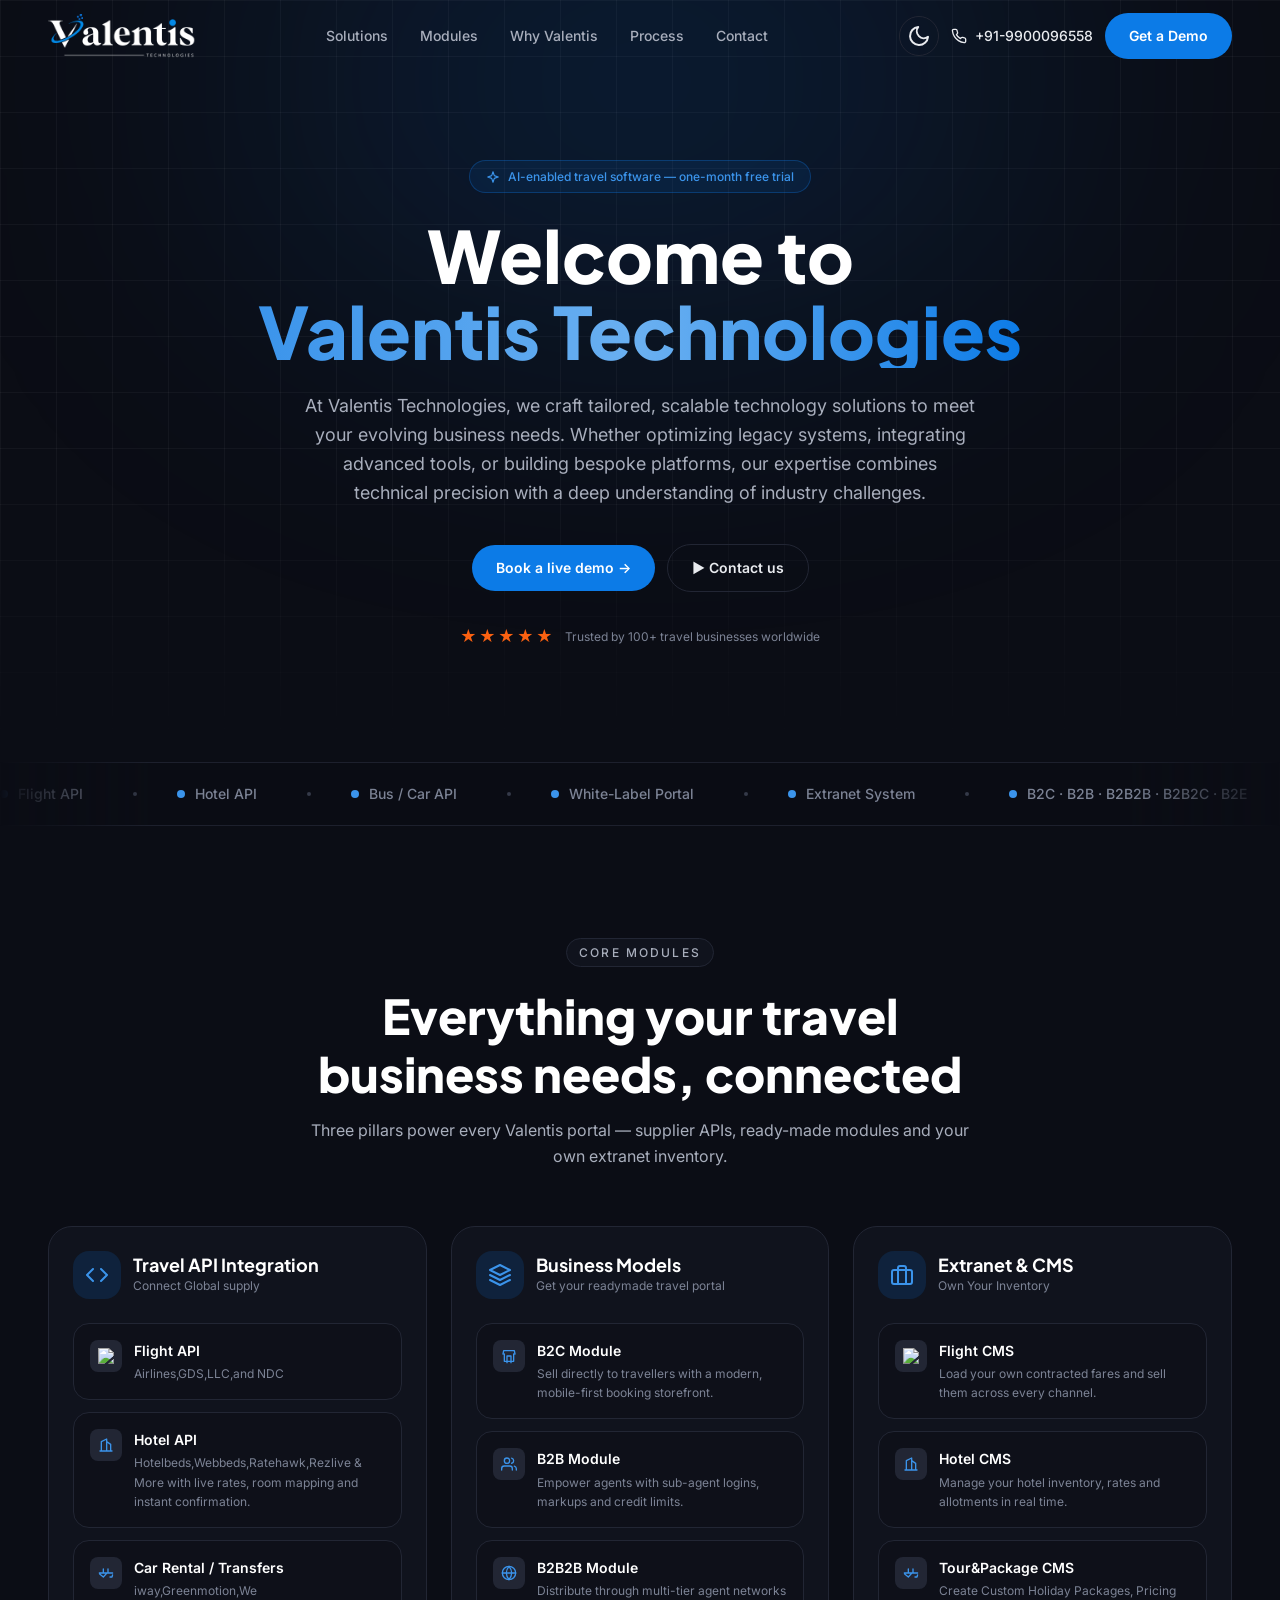
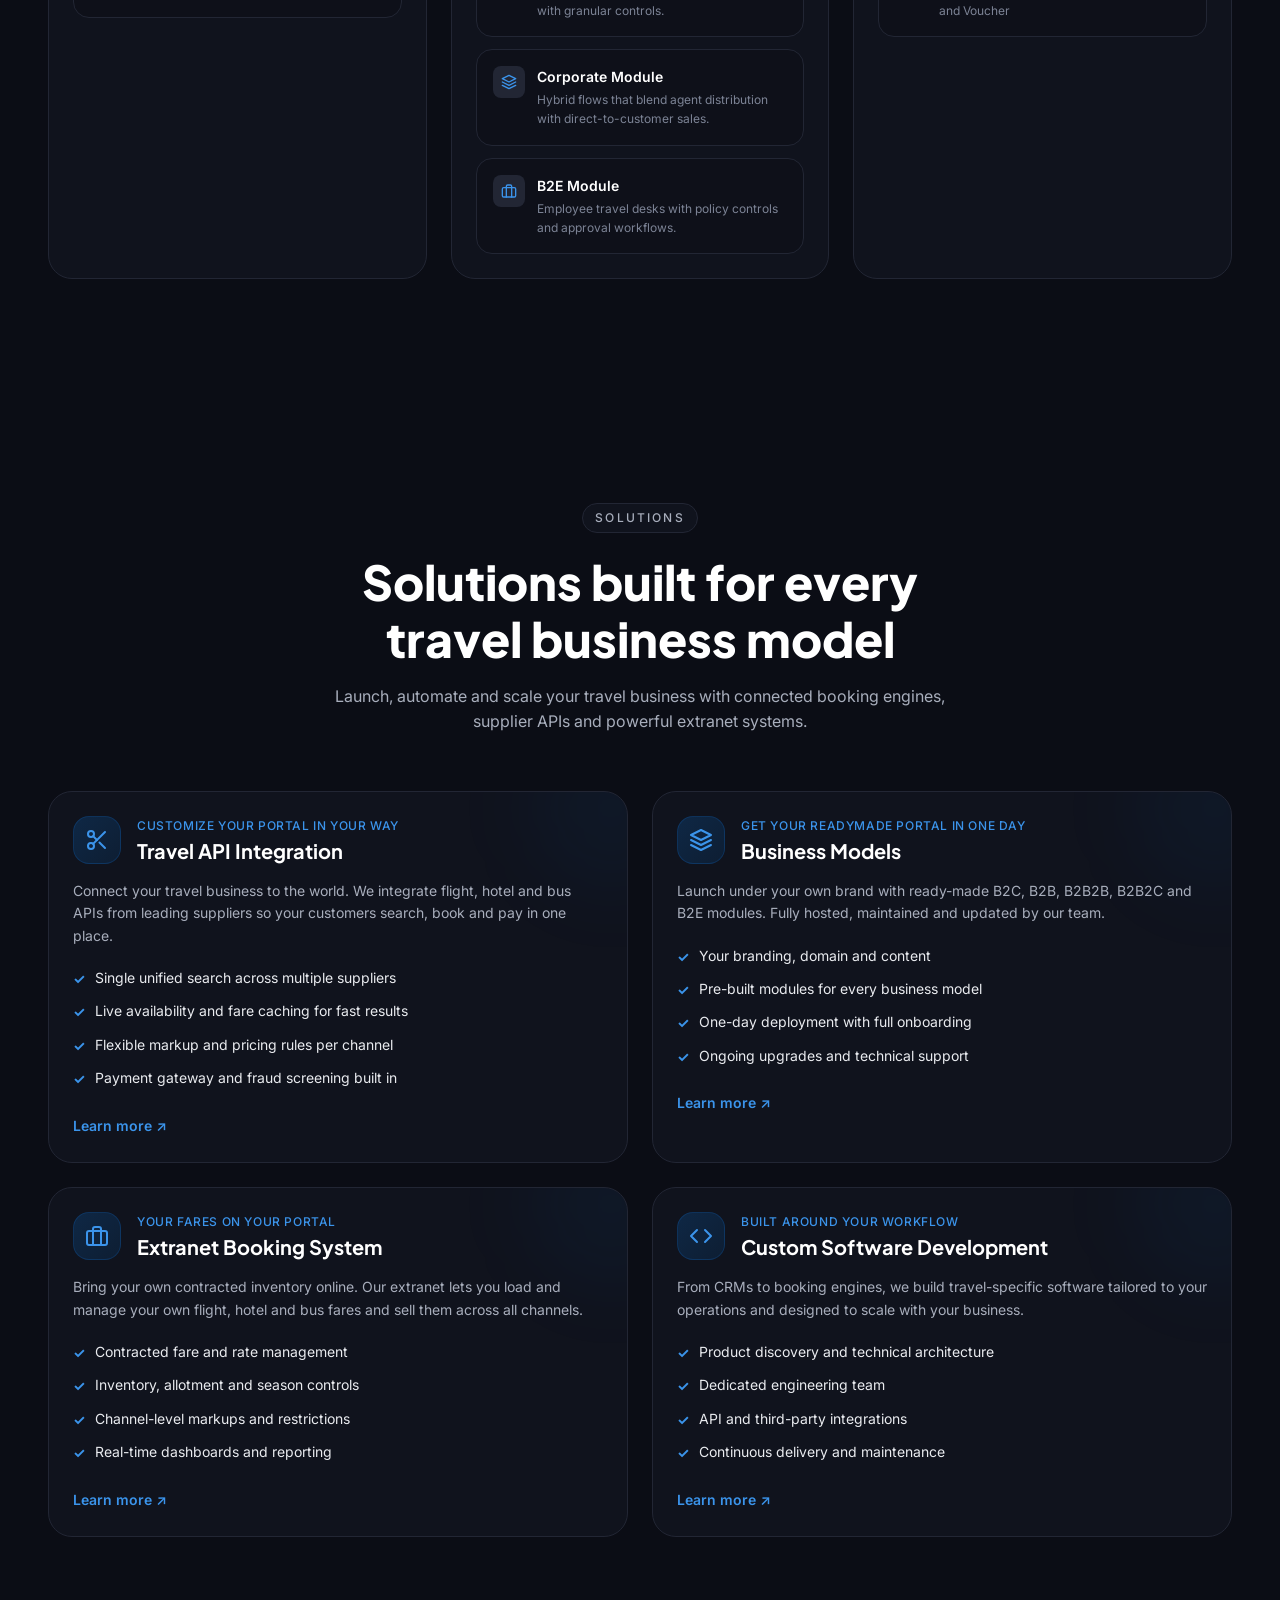
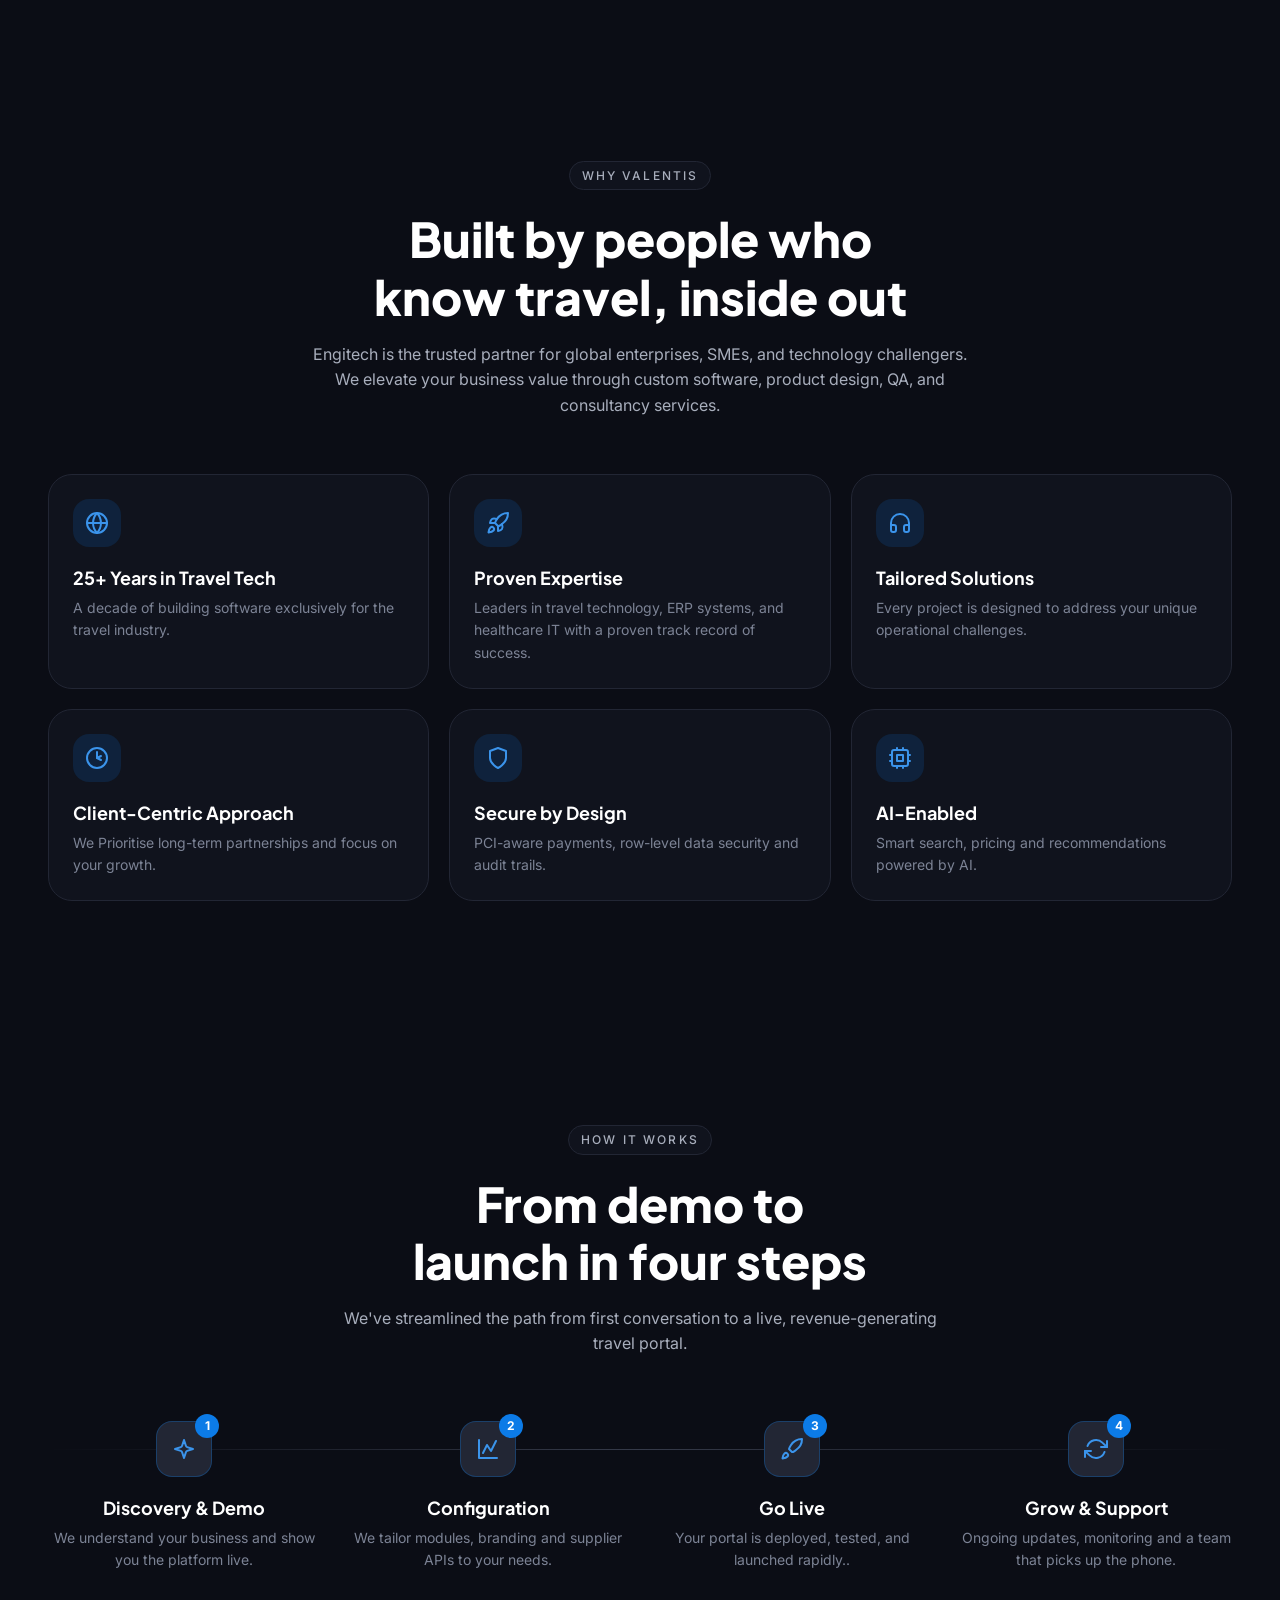
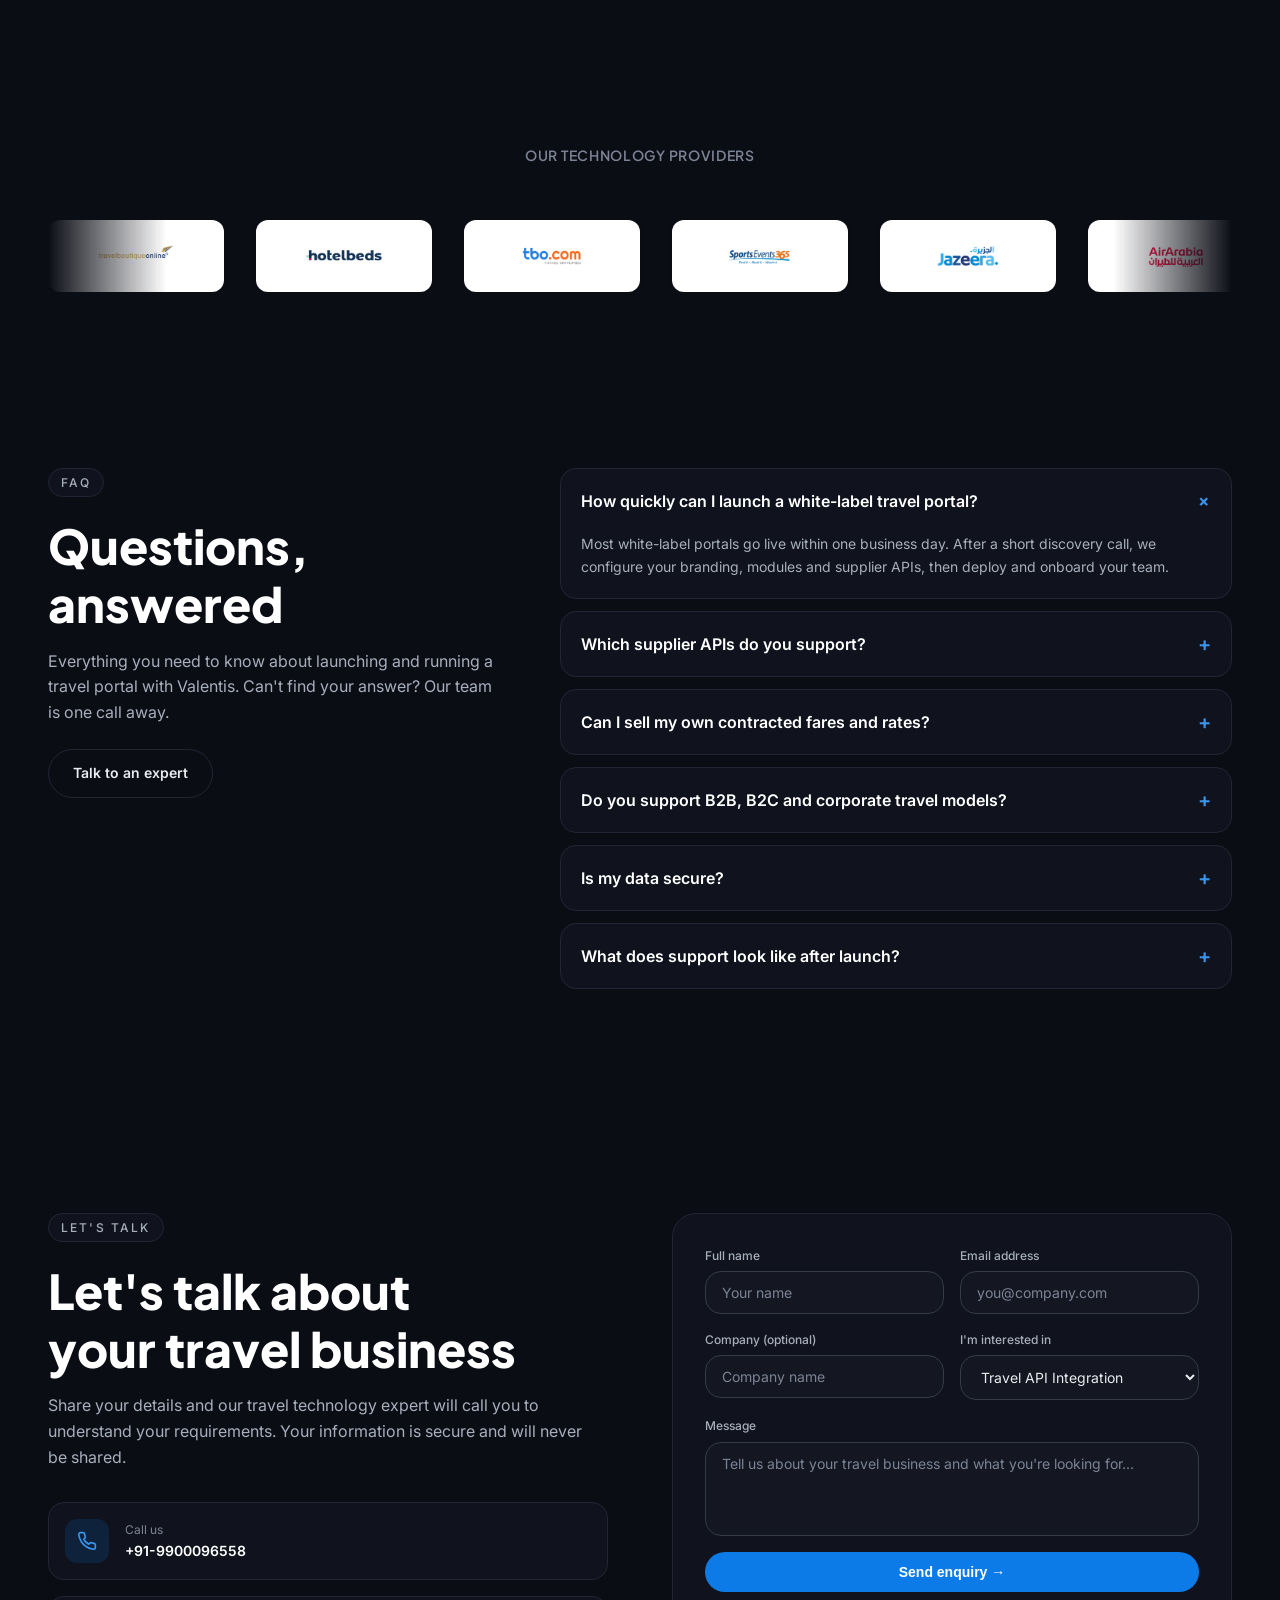
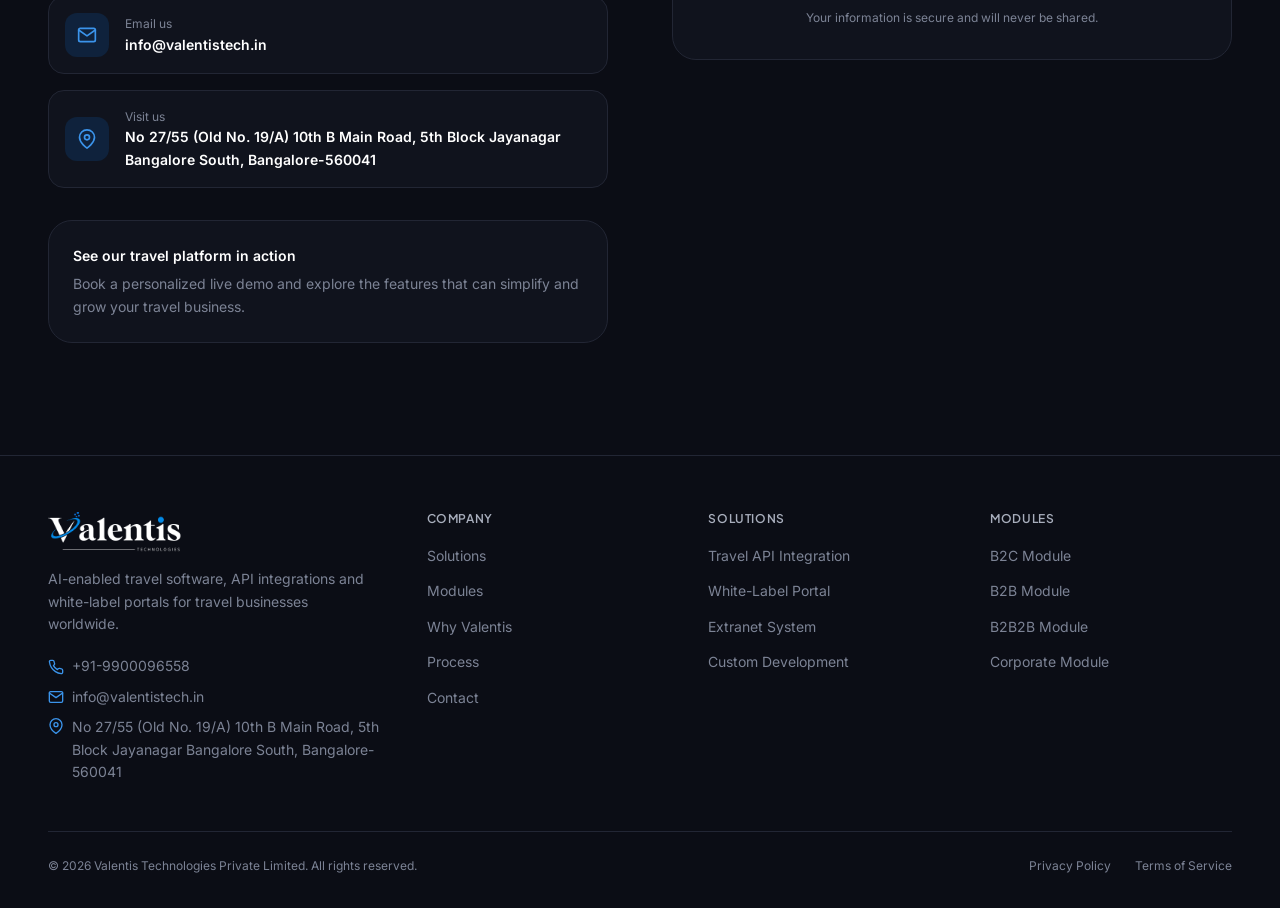
==== commit 92979d83: "Updated with logo and structure" ====
--- a/23.html
+++ b/23.html
@@ -607,9 +607,9 @@
       <div class="header-inner">
         <a href="#home" class="logo">
           <!-- Logo for dark mode -->
-          <img src="Group 329.png" alt="Valentis Technologies" class="logo-dark" style="height: 2.75rem; width: auto" />
+          <img src="assets/images/valentis-logo-white.png" alt="Valentis Technologies" class="logo-dark" style="height: 2.75rem; width: auto" />
           <!-- Logo for light mode -->
-          <img src="Group 316 2.png" alt="Valentis Technologies" class="logo-light" style="height: 2.75rem; width: auto" />
+          <img src="assets/images/valentis-logo-color.png" alt="Valentis Technologies" class="logo-light" style="height: 2.75rem; width: auto" />
         </a>
         <nav class="nav-links">
           <a href="#solutions">Solutions</a>
@@ -1147,26 +1147,26 @@
         <div class="logo-marquee">
           <div class="logo-marquee-track">
             <!-- First Set -->
-            <div class="logo-marquee-item"><img src="Group 232.png" alt="Travelboutiqueonline" /></div>
-            <div class="logo-marquee-item"><img src="Group 233.png" alt="Hotelbeds" /></div>
-            <div class="logo-marquee-item"><img src="Group 226.png" alt="TBO" /></div>
-            <div class="logo-marquee-item"><img src="Group 227 (1).png" alt="SportsEvents365" /></div>
-            <div class="logo-marquee-item"><img src="Group 227.png" alt="Jazeera" /></div>
-            <div class="logo-marquee-item"><img src="Group 228.png" alt="AirArabia" /></div>
-            <div class="logo-marquee-item"><img src="Group 229 (1).png" alt="Amadeus" /></div>
-            <div class="logo-marquee-item"><img src="Group 230 (1).png" alt="Travelport" /></div>
-            <div class="logo-marquee-item"><img src="Group 231.png" alt="Travelfusion" /></div>
+            <div class="logo-marquee-item"><img src="assets/images/travelboutiqueonline-logo.png" alt="Travelboutiqueonline" /></div>
+            <div class="logo-marquee-item"><img src="assets/images/hotelbeds-logo.png" alt="Hotelbeds" /></div>
+            <div class="logo-marquee-item"><img src="assets/images/tbo-logo.png" alt="TBO" /></div>
+            <div class="logo-marquee-item"><img src="assets/images/sportsevents365-logo.png" alt="SportsEvents365" /></div>
+            <div class="logo-marquee-item"><img src="assets/images/jazeera-logo.png" alt="Jazeera" /></div>
+            <div class="logo-marquee-item"><img src="assets/images/air-arabia-logo.png" alt="AirArabia" /></div>
+            <div class="logo-marquee-item"><img src="assets/images/amadeus-logo.png" alt="Amadeus" /></div>
+            <div class="logo-marquee-item"><img src="assets/images/travelport-logo.png" alt="Travelport" /></div>
+            <div class="logo-marquee-item"><img src="assets/images/travelfusion-logo.png" alt="Travelfusion" /></div>
 
             <!-- Second Set -->
-            <div class="logo-marquee-item"><img src="Group 232.png" alt="Travelboutiqueonline" /></div>
-            <div class="logo-marquee-item"><img src="Group 233.png" alt="Hotelbeds" /></div>
-            <div class="logo-marquee-item"><img src="Group 226.png" alt="TBO" /></div>
-            <div class="logo-marquee-item"><img src="Group 227 (1).png" alt="SportsEvents365" /></div>
-            <div class="logo-marquee-item"><img src="Group 227.png" alt="Jazeera" /></div>
-            <div class="logo-marquee-item"><img src="Group 228.png" alt="AirArabia" /></div>
-            <div class="logo-marquee-item"><img src="Group 229 (1).png" alt="Amadeus" /></div>
-            <div class="logo-marquee-item"><img src="Group 230 (1).png" alt="Travelport" /></div>
-            <div class="logo-marquee-item"><img src="Group 231.png" alt="Travelfusion" /></div>
+            <div class="logo-marquee-item"><img src="assets/images/travelboutiqueonline-logo.png" alt="Travelboutiqueonline" /></div>
+            <div class="logo-marquee-item"><img src="assets/images/hotelbeds-logo.png" alt="Hotelbeds" /></div>
+            <div class="logo-marquee-item"><img src="assets/images/tbo-logo.png" alt="TBO" /></div>
+            <div class="logo-marquee-item"><img src="assets/images/sportsevents365-logo.png" alt="SportsEvents365" /></div>
+            <div class="logo-marquee-item"><img src="assets/images/jazeera-logo.png" alt="Jazeera" /></div>
+            <div class="logo-marquee-item"><img src="assets/images/air-arabia-logo.png" alt="AirArabia" /></div>
+            <div class="logo-marquee-item"><img src="assets/images/amadeus-logo.png" alt="Amadeus" /></div>
+            <div class="logo-marquee-item"><img src="assets/images/travelport-logo.png" alt="Travelport" /></div>
+            <div class="logo-marquee-item"><img src="assets/images/travelfusion-logo.png" alt="Travelfusion" /></div>
           </div>
         </div>
       </div>
@@ -1356,9 +1356,9 @@
           <div>
             <a href="#home" class="logo">
               <!-- Logo for dark mode -->
-              <img src="Group 329.png" alt="Valentis Technologies" class="logo-dark" style="height: 2.5rem; width: auto" />
+              <img src="assets/images/valentis-logo-white.png" alt="Valentis Technologies" class="logo-dark" style="height: 2.5rem; width: auto" />
               <!-- Logo for light mode -->
-              <img src="Group 316 2.png" alt="Valentis Technologies" class="logo-light" style="height: 2.5rem; width: auto" />
+              <img src="assets/images/valentis-logo-color.png" alt="Valentis Technologies" class="logo-light" style="height: 2.5rem; width: auto" />
             </a>
             <p class="footer-desc">
               AI-enabled travel software, API integrations and white-label portals for travel businesses worldwide.
